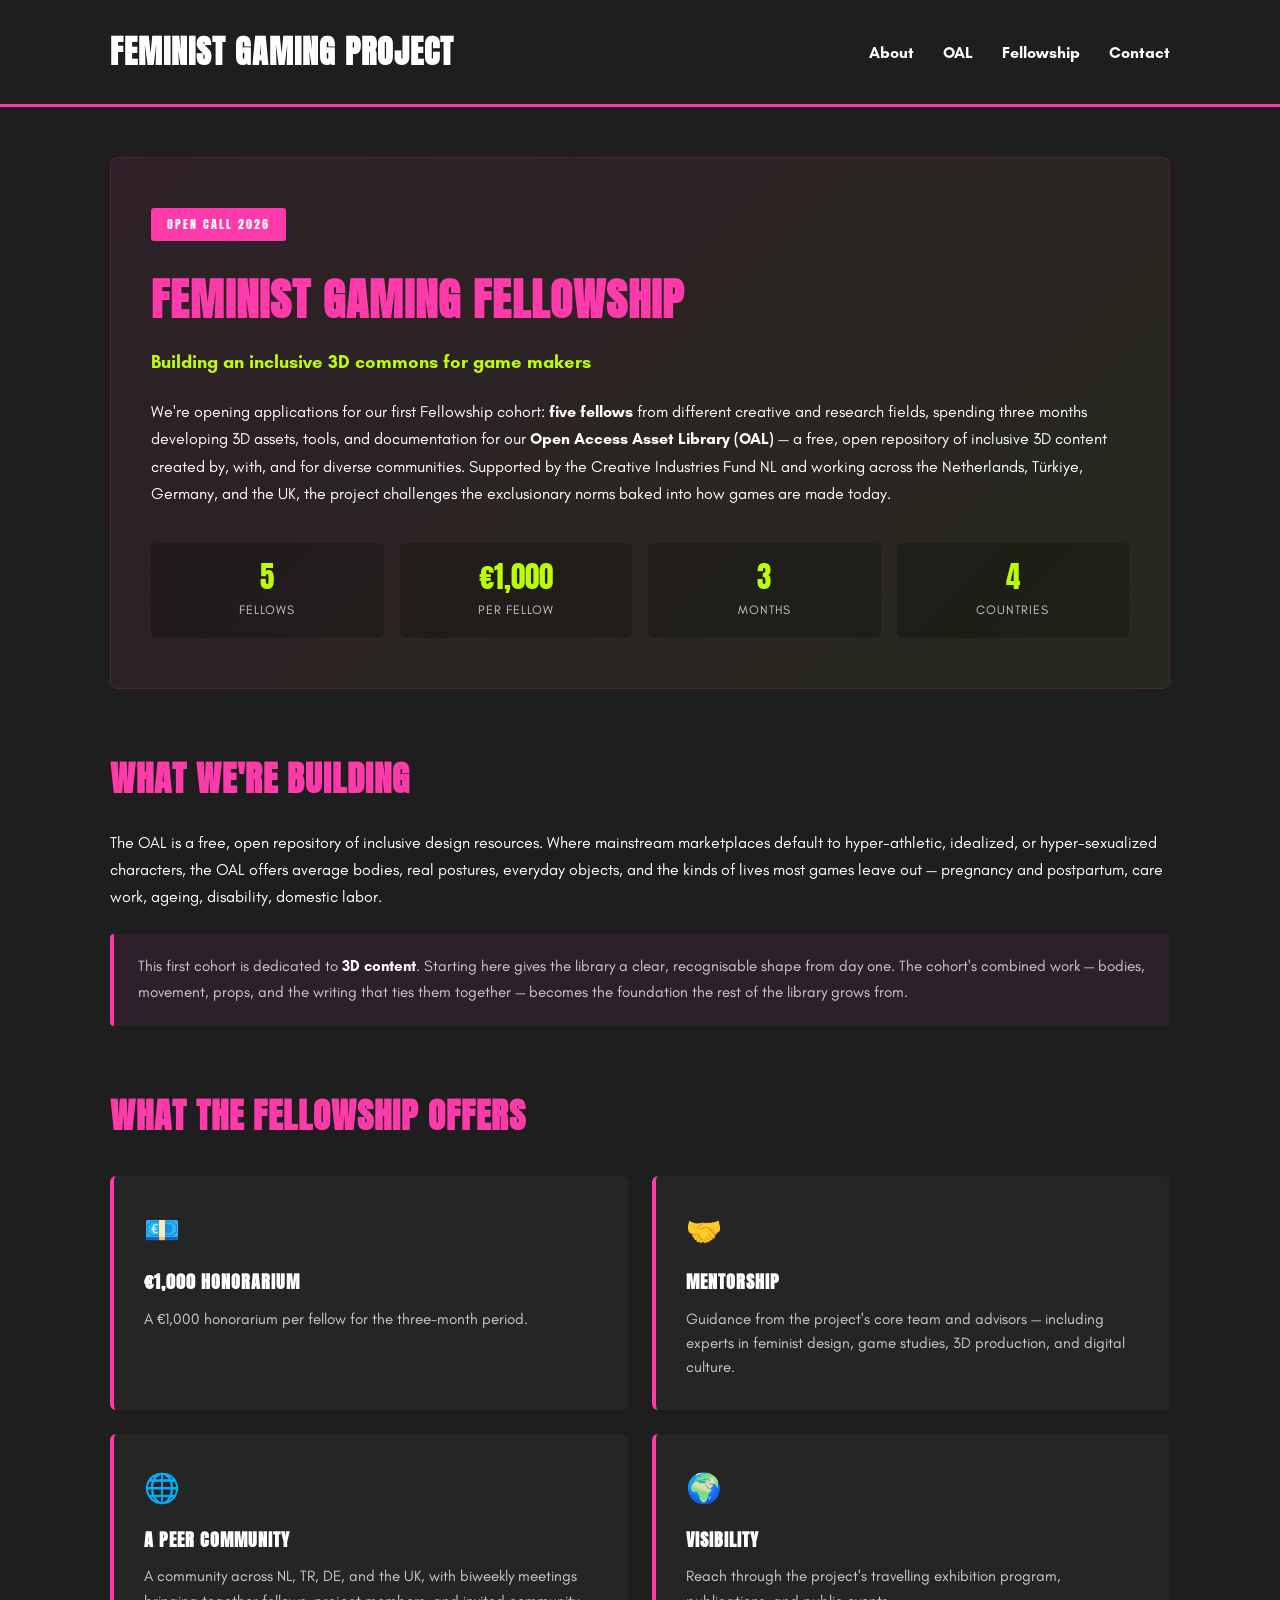
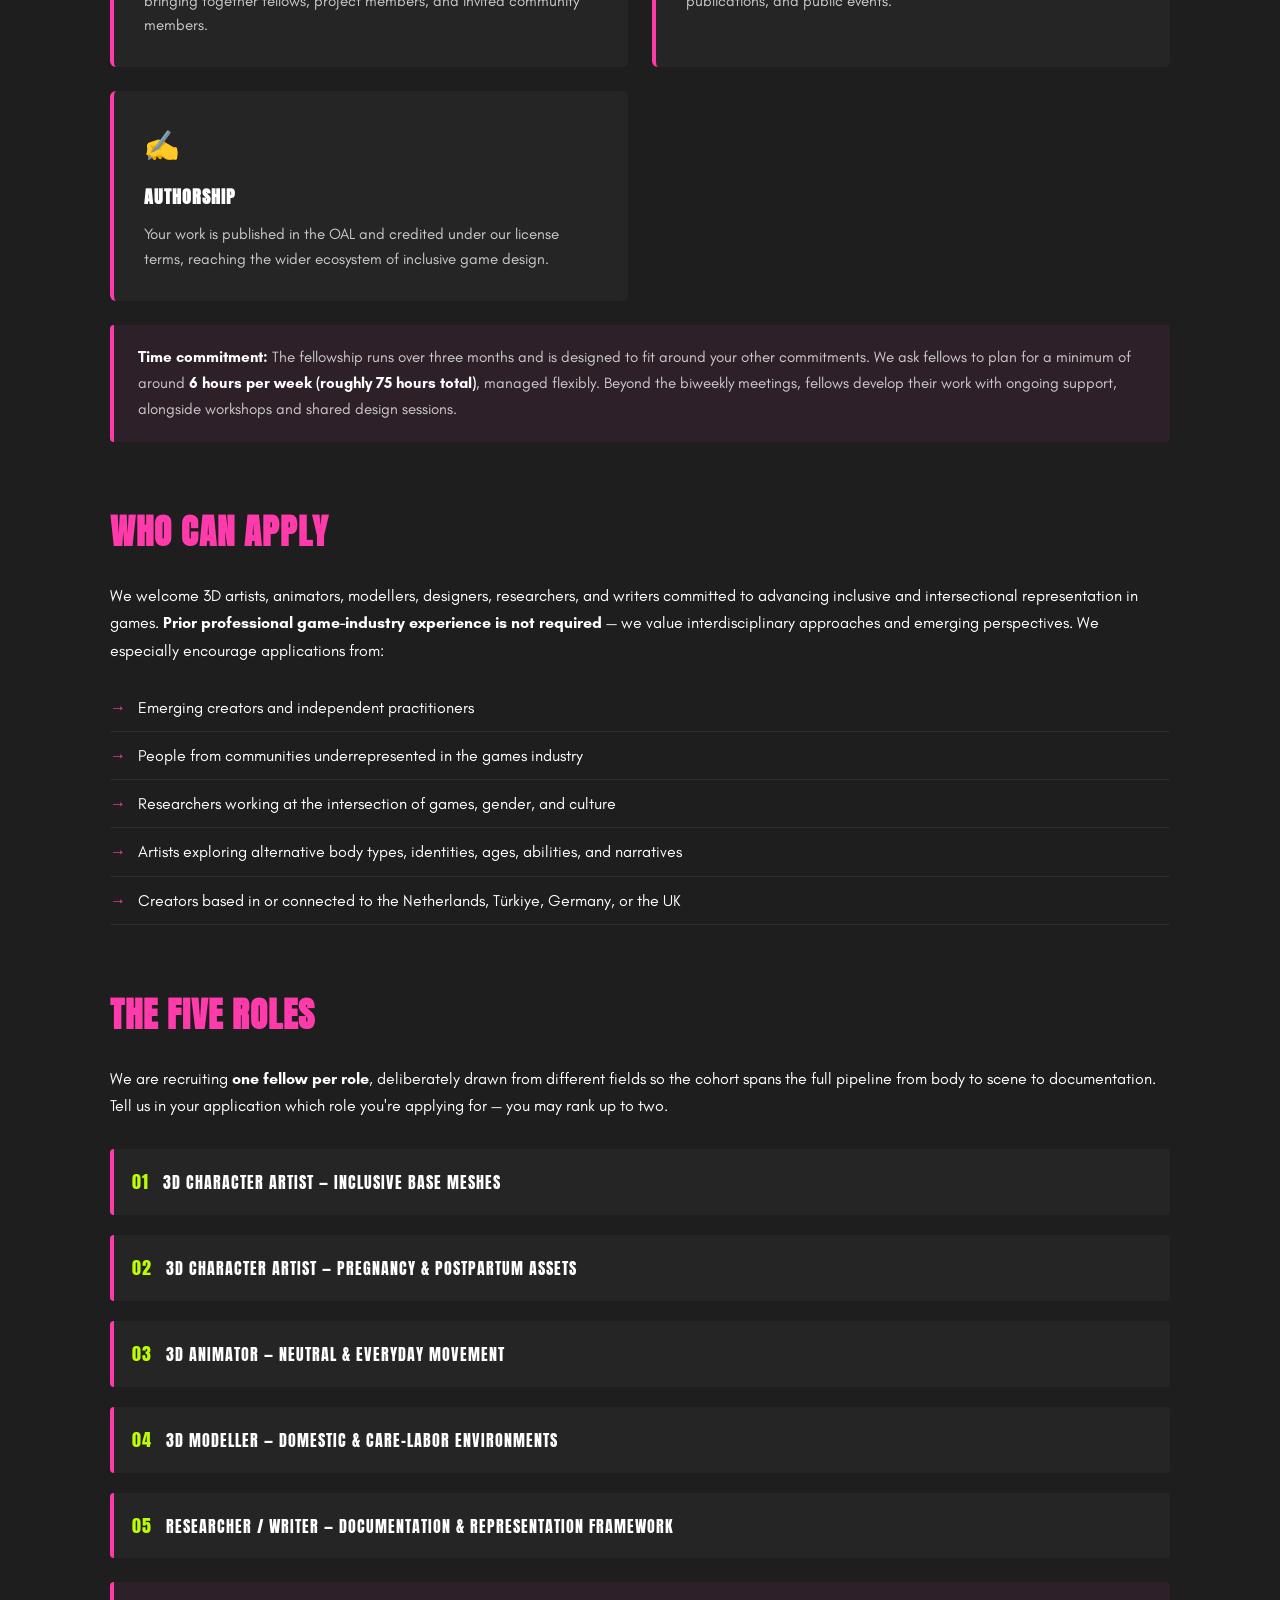
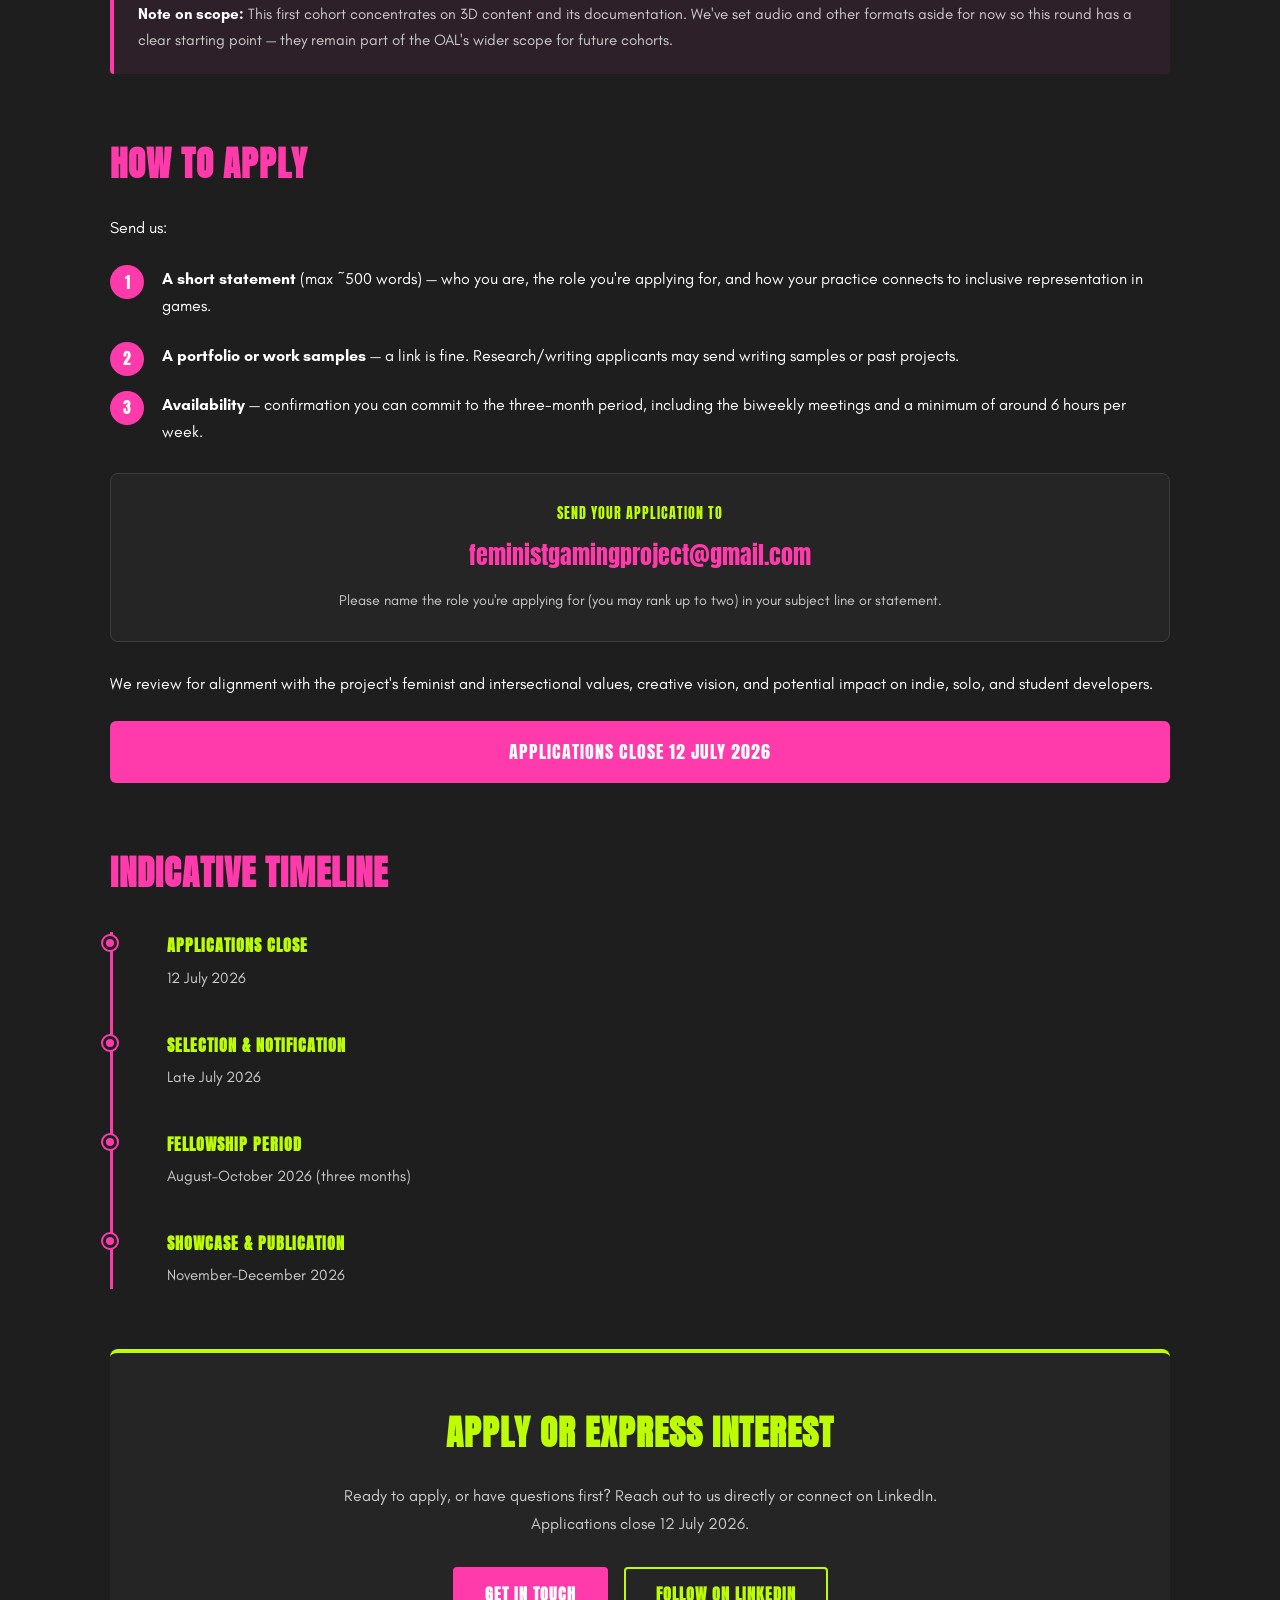
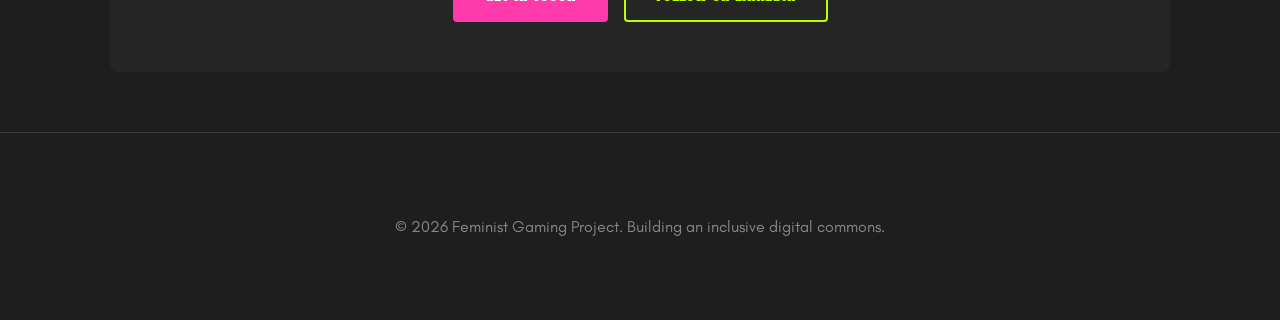
==== fellowship/index.html @ b68a7435 "fellowship page updated" ====
<!DOCTYPE html>
<html lang="en">
<head>
    <meta charset="UTF-8">
    <meta name="viewport" content="width=device-width, initial-scale=1.0">
    <title>Fellowship Open Call 2026 | Feminist Gaming Project</title>
    <meta name="description" content="Open Call 2026: five fellows, three months, €1,000 each, to build an inclusive Open Access Asset Library of 3D content. Applications close 12 July 2026.">
    <link rel="stylesheet" href="../style.css">
</head>
<body>

<header>
    <div class="container header-content">
        <h1>Feminist Gaming Project</h1>
        <nav>
            <a href="../index.html">About</a>
            <a href="../index.html#oal">OAL</a>
            <a href="../fellowship/">Fellowship</a>
            <a href="../contact.html">Contact</a>
        </nav>
    </div>
</header>

<main class="container">

    <!-- Hero Section -->
    <section class="fellowship-hero" id="fellowship">
        <div class="fellowship-hero-badge">Open Call 2026</div>
        <h2>Feminist Gaming Fellowship</h2>
        <p class="fellowship-hero-tagline">Building an inclusive 3D commons for game makers</p>
        <p>We're opening applications for our first Fellowship cohort: <strong>five fellows</strong> from different creative and research fields, spending three months developing 3D assets, tools, and documentation for our <strong>Open Access Asset Library (OAL)</strong> — a free, open repository of inclusive 3D content created by, with, and for diverse communities. Supported by the Creative Industries Fund NL and working across the Netherlands, Türkiye, Germany, and the UK, the project challenges the exclusionary norms baked into how games are made today.</p>
        <div class="fellowship-facts">
            <div class="fellowship-fact"><span class="num">5</span><span class="label">Fellows</span></div>
            <div class="fellowship-fact"><span class="num">€1,000</span><span class="label">Per fellow</span></div>
            <div class="fellowship-fact"><span class="num">3</span><span class="label">Months</span></div>
            <div class="fellowship-fact"><span class="num">4</span><span class="label">Countries</span></div>
        </div>
    </section>

    <!-- What We're Building -->
    <section class="fellowship-section">
        <h2>What We're Building</h2>
        <p>The OAL is a free, open repository of inclusive design resources. Where mainstream marketplaces default to hyper-athletic, idealized, or hyper-sexualized characters, the OAL offers average bodies, real postures, everyday objects, and the kinds of lives most games leave out — pregnancy and postpartum, care work, ageing, disability, domestic labor.</p>
        <div class="fellowship-callout">
            <p>This first cohort is dedicated to <strong>3D content</strong>. Starting here gives the library a clear, recognisable shape from day one. The cohort's combined work — bodies, movement, props, and the writing that ties them together — becomes the foundation the rest of the library grows from.</p>
        </div>
    </section>

    <!-- What the Fellowship Offers -->
    <section class="fellowship-section">
        <h2>What the Fellowship Offers</h2>
        <div class="fellowship-cards">
            <div class="fellowship-card">
                <div class="fellowship-card-icon">💶</div>
                <h3>€1,000 Honorarium</h3>
                <p>A €1,000 honorarium per fellow for the three-month period.</p>
            </div>
            <div class="fellowship-card">
                <div class="fellowship-card-icon">🤝</div>
                <h3>Mentorship</h3>
                <p>Guidance from the project's core team and advisors — including experts in feminist design, game studies, 3D production, and digital culture.</p>
            </div>
            <div class="fellowship-card">
                <div class="fellowship-card-icon">🌐</div>
                <h3>A Peer Community</h3>
                <p>A community across NL, TR, DE, and the UK, with biweekly meetings bringing together fellows, project members, and invited community members.</p>
            </div>
            <div class="fellowship-card">
                <div class="fellowship-card-icon">🌍</div>
                <h3>Visibility</h3>
                <p>Reach through the project's travelling exhibition program, publications, and public events.</p>
            </div>
            <div class="fellowship-card">
                <div class="fellowship-card-icon">✍️</div>
                <h3>Authorship</h3>
                <p>Your work is published in the OAL and credited under our license terms, reaching the wider ecosystem of inclusive game design.</p>
            </div>
        </div>
        <div class="fellowship-callout">
            <p><strong>Time commitment:</strong> The fellowship runs over three months and is designed to fit around your other commitments. We ask fellows to plan for a minimum of around <strong>6 hours per week (roughly 75 hours total)</strong>, managed flexibly. Beyond the biweekly meetings, fellows develop their work with ongoing support, alongside workshops and shared design sessions.</p>
        </div>
    </section>

    <!-- Who Can Apply -->
    <section class="fellowship-section">
        <h2>Who Can Apply</h2>
        <p>We welcome 3D artists, animators, modellers, designers, researchers, and writers committed to advancing inclusive and intersectional representation in games. <strong>Prior professional game-industry experience is not required</strong> — we value interdisciplinary approaches and emerging perspectives. We especially encourage applications from:</p>
        <ul class="fellowship-criteria">
            <li>Emerging creators and independent practitioners</li>
            <li>People from communities underrepresented in the games industry</li>
            <li>Researchers working at the intersection of games, gender, and culture</li>
            <li>Artists exploring alternative body types, identities, ages, abilities, and narratives</li>
            <li>Creators based in or connected to the Netherlands, Türkiye, Germany, or the UK</li>
        </ul>
    </section>

    <!-- The Five Roles -->
    <section class="fellowship-section">
        <h2>The Five Roles</h2>
        <p>We are recruiting <strong>one fellow per role</strong>, deliberately drawn from different fields so the cohort spans the full pipeline from body to scene to documentation. Tell us in your application which role you're applying for — you may rank up to two.</p>
        <div class="fellowship-roles">
            <details class="toggle-item">
                <summary><span class="role-num">01</span> 3D Character Artist — Inclusive base meshes</summary>
                <div class="toggle-content">
                    <p>Create three rigged base meshes representing diverse, average bodies — for example an older figure with realistic posture, a broader/plus-size build, and a slender androgynous frame — with built-in blendshapes for light customization. Where possible, meshes move away from rigid binary gender codes.</p>
                    <p class="role-why"><strong>Why it matters:</strong> Sculpting average bodies from scratch is slow, and default library meshes overwhelmingly skew idealized.</p>
                </div>
            </details>
            <details class="toggle-item">
                <summary><span class="role-num">02</span> 3D Character Artist — Pregnancy &amp; postpartum assets</summary>
                <div class="toggle-content">
                    <p>Develop a collection representing pregnancy and postpartum: blendshapes simulating different trimesters, individually rigged maternity items (nursing bra, belly band, elastic-waist pants, hospital gown), and texture files for realities like stretch marks or C-section scars.</p>
                    <p class="role-why"><strong>Why it matters:</strong> These bodies are almost entirely absent from game avatars, leaving developers who want to tell stories about parenthood with nothing to build on.</p>
                </div>
            </details>
            <details class="toggle-item">
                <summary><span class="role-num">03</span> 3D Animator — Neutral &amp; everyday movement</summary>
                <div class="toggle-content">
                    <p>Produce a core movement pack: neutral, weight-bearing walk, run, and idle cycles, plus 5–10 narrative actions (sitting heavily, sweeping, carrying a heavy box).</p>
                    <p class="role-why"><strong>Why it matters:</strong> Standard stores default "female" rigs to exaggerated catwalk animations with heavy hip sway; this pack gives developers grounded, non-sexualized locomotion instead.</p>
                </div>
            </details>
            <details class="toggle-item">
                <summary><span class="role-num">04</span> 3D Modeller — Domestic &amp; care-labor environments</summary>
                <div class="toggle-content">
                    <p>Build a curated bundle of 15–20 optimized models of domestic and care-labor objects — from larger items like a vacuum cleaner and mobility aids down to a breast pump, pill organizers, and a dish rack — enough for a solo dev to dress a believable, lived-in room.</p>
                </div>
            </details>
            <details class="toggle-item">
                <summary><span class="role-num">05</span> Researcher / Writer — Documentation &amp; representation framework</summary>
                <div class="toggle-content">
                    <p>Anchor the cohort's research identity. Develop the OAL's tagging taxonomy (thematic, functional, style), write the short representation rationale and usage notes accompanying each asset, and document the cohort's process for publication.</p>
                    <p class="role-why"><strong>Why it matters:</strong> This role connects the 3D work to the project's feminist and intersectional values and produces the metadata the library depends on.</p>
                </div>
            </details>
        </div>
        <div class="fellowship-callout">
            <p><strong>Note on scope:</strong> This first cohort concentrates on 3D content and its documentation. We've set audio and other formats aside for now so this round has a clear starting point — they remain part of the OAL's wider scope for future cohorts.</p>
        </div>
    </section>

    <!-- How to Apply -->
    <section class="fellowship-section">
        <h2>How to Apply</h2>
        <p>Send us:</p>
        <ol class="fellowship-steps">
            <li><strong>A short statement</strong> (max ~500 words) — who you are, the role you're applying for, and how your practice connects to inclusive representation in games.</li>
            <li><strong>A portfolio or work samples</strong> — a link is fine. Research/writing applicants may send writing samples or past projects.</li>
            <li><strong>Availability</strong> — confirmation you can commit to the three-month period, including the biweekly meetings and a minimum of around 6 hours per week.</li>
        </ol>
        <div class="fellowship-apply-box">
            <p class="apply-label">Send your application to</p>
            <a class="apply-email" href="mailto:feministgamingproject@gmail.com?subject=Feminist%20Gaming%20Fellowship%20Application%20%E2%80%94%20%5BRole%5D">feministgamingproject@gmail.com</a>
            <p class="apply-hint">Please name the role you're applying for (you may rank up to two) in your subject line or statement.</p>
        </div>
        <p>We review for alignment with the project's feminist and intersectional values, creative vision, and potential impact on indie, solo, and student developers.</p>
        <div class="fellowship-deadline">Applications close 12 July 2026</div>
    </section>

    <!-- Indicative Timeline -->
    <section class="fellowship-section">
        <h2>Indicative Timeline</h2>
        <div class="fellowship-timeline">
            <div class="fellowship-timeline-item">
                <div class="fellowship-timeline-marker"></div>
                <div class="fellowship-timeline-content">
                    <h3>Applications close</h3>
                    <p>12 July 2026</p>
                </div>
            </div>
            <div class="fellowship-timeline-item">
                <div class="fellowship-timeline-marker"></div>
                <div class="fellowship-timeline-content">
                    <h3>Selection &amp; notification</h3>
                    <p>Late July 2026</p>
                </div>
            </div>
            <div class="fellowship-timeline-item">
                <div class="fellowship-timeline-marker"></div>
                <div class="fellowship-timeline-content">
                    <h3>Fellowship period</h3>
                    <p>August–October 2026 (three months)</p>
                </div>
            </div>
            <div class="fellowship-timeline-item">
                <div class="fellowship-timeline-marker"></div>
                <div class="fellowship-timeline-content">
                    <h3>Showcase &amp; publication</h3>
                    <p>November–December 2026</p>
                </div>
            </div>
        </div>
    </section>

    <!-- CTA -->
    <section class="fellowship-cta">
        <h2>Apply or Express Interest</h2>
        <p>Ready to apply, or have questions first? Reach out to us directly or connect on LinkedIn. Applications close 12 July 2026.</p>
        <div class="fellowship-cta-buttons">
            <a href="../contact.html" class="btn-primary">Get in Touch</a>
            <a href="https://www.linkedin.com/company/feministgaming/" target="_blank" class="btn-secondary">Follow on LinkedIn</a>
        </div>
    </section>

</main>

<footer>
    <div class="container">
        <p>&copy; 2026 Feminist Gaming Project. Building an inclusive digital commons.</p>
    </div>
</footer>

</body>
</html>
---- style.css ----
/* Font Setup */
@font-face {
    font-family: 'Anton';
    src: url('fonts/Anton-Regular.ttf') format('truetype');
}

@font-face {
    font-family: 'GlacialIndifference';
    src: url('fonts/GlacialIndifference-Regular.otf') format('opentype');
    font-weight: normal;
}

@font-face {
    font-family: 'GlacialIndifference';
    src: url('fonts/GlacialIndifference-Bold.otf') format('opentype');
    font-weight: bold;
}

:root {
    --magenta: #ff3aaa;      /* Primary Accent */
    --bright-green: #bcfd04; /* Secondary Accent */
    --bg-grey: #1e1e1e;      /* Soft Dark Grey */
    --bg-sidebar: #252525;   /* Sidebar contrast */
    --text-white: #ffffff;
}

* {
    box-sizing: border-box;
    margin: 0;
    padding: 0;
}

body {
    font-family: 'GlacialIndifference', sans-serif;
    background-color: var(--bg-grey);
    color: var(--text-white);
    line-height: 1.7;
}

h1, h2, h3, summary {
    font-family: 'Anton', sans-serif;
    text-transform: uppercase;
    letter-spacing: 1px;
}

h2 {
    color: var(--magenta);
    font-size: 2.2rem;
    margin-bottom: 20px;
}

.container {
    max-width: 1100px;
    margin: 0 auto;
    padding: 0 20px;
}

/* Header */
header {
    background-color: var(--bg-grey);
    border-bottom: 3px solid var(--magenta);
    padding: 25px 0;
    position: sticky;
    top: 0;
    z-index: 1000;
}

.header-content {
    display: flex;
    justify-content: space-between;
    align-items: center;
}

nav a {
    color: var(--text-white);
    text-decoration: none;
    margin-left: 25px;
    font-weight: bold;
}

nav a:hover {
    color: var(--bright-green);
}

/* Logo Banner - FIXED: No more white background */
.logo-banner {
    background-color: var(--bg-grey); 
    padding: 40px 0;
    text-align: center;
    border-bottom: 1px solid #333;
}

.banner-img {
    max-width: 100%;
    height: auto;
}

/* Layout */
.main-layout {
    display: flex;
    gap: 50px;
    margin-top: 50px;
}

.content-area {
    flex: 2;
}

section {
    margin-bottom: 60px;
}

/* News Sidebar */
.news-sidebar {
    flex: 1;
    background: var(--bg-sidebar);
    padding: 25px;
    border-radius: 4px;
    border-top: 5px solid var(--bright-green); /* Using green here as secondary */
    height: fit-content;
}

.news-sidebar h3 {
    color: var(--bright-green);
    margin-bottom: 15px;
}

.news-item {
    margin-bottom: 25px;
    padding-bottom: 15px;
    border-bottom: 1px solid #3d3d3d;
}

.news-item .date {
    font-size: 0.8rem;
    color: var(--bright-green);
    font-weight: bold;
}

/* Toggles */
details.toggle-item {
    background: var(--bg-sidebar);
    margin-top: 20px;
    border-radius: 4px;
}

summary {
    padding: 18px;
    cursor: pointer;
}

summary:hover {
    color: var(--magenta);
}

.toggle-content {
    padding: 20px;
    border-top: 1px solid #3d3d3d;
}

/* Links */
a {
    color: var(--magenta);
    text-decoration: underline;
}

a:hover {
    color: var(--bright-green);
}

footer {
    text-align: center;
    padding: 80px 0;
    border-top: 1px solid #3d3d3d;
    color: #888;
}

/* ─── Fellowship Page ─── */

.fellowship-hero {
    margin-top: 50px;
    margin-bottom: 60px;
    padding: 50px 40px;
    background: linear-gradient(135deg, rgba(255, 58, 170, 0.08), rgba(188, 253, 4, 0.05));
    border: 1px solid rgba(255, 58, 170, 0.15);
    border-radius: 8px;
    position: relative;
}

.fellowship-hero-badge {
    display: inline-block;
    background: var(--magenta);
    color: var(--text-white);
    font-family: 'Anton', sans-serif;
    text-transform: uppercase;
    letter-spacing: 2px;
    font-size: 0.75rem;
    padding: 6px 16px;
    border-radius: 3px;
    margin-bottom: 20px;
}

.fellowship-hero h2 {
    font-size: 2.8rem;
    margin-bottom: 10px;
}

.fellowship-hero-tagline {
    color: var(--bright-green);
    font-weight: bold;
    font-size: 1.15rem;
    margin-bottom: 20px;
}

/* Cards Grid */
.fellowship-cards {
    display: grid;
    grid-template-columns: repeat(2, 1fr);
    gap: 24px;
    margin-top: 30px;
}

.fellowship-card {
    background: var(--bg-sidebar);
    padding: 30px;
    border-radius: 6px;
    border-left: 4px solid var(--magenta);
    transition: transform 0.2s ease, border-color 0.2s ease;
}

.fellowship-card:hover {
    transform: translateY(-3px);
    border-color: var(--bright-green);
}

.fellowship-card-icon {
    font-size: 1.8rem;
    margin-bottom: 12px;
}

.fellowship-card h3 {
    color: var(--text-white);
    margin-bottom: 10px;
    font-size: 1.1rem;
}

.fellowship-card p {
    color: #ccc;
    font-size: 0.95rem;
    line-height: 1.6;
}

/* Sections */
.fellowship-section {
    margin-bottom: 60px;
}

.fellowship-section h2 {
    margin-bottom: 20px;
}

/* Criteria List */
.fellowship-criteria {
    list-style: none;
    margin: 20px 0;
    padding: 0;
}

.fellowship-criteria li {
    padding: 10px 0 10px 28px;
    position: relative;
    border-bottom: 1px solid rgba(61, 61, 61, 0.5);
}

.fellowship-criteria li::before {
    content: '→';
    position: absolute;
    left: 0;
    color: var(--magenta);
    font-weight: bold;
}

.fellowship-note {
    margin-top: 16px;
    color: var(--bright-green);
    font-size: 0.95rem;
    font-style: italic;
}

/* Timeline */
.fellowship-timeline {
    margin-top: 30px;
    padding-left: 24px;
    border-left: 3px solid var(--magenta);
}

.fellowship-timeline-item {
    position: relative;
    padding: 0 0 40px 30px;
}

.fellowship-timeline-item:last-child {
    padding-bottom: 0;
}

.fellowship-timeline-marker {
    position: absolute;
    left: -34px;
    top: 4px;
    width: 14px;
    height: 14px;
    border-radius: 50%;
    background: var(--magenta);
    border: 3px solid var(--bg-grey);
    box-shadow: 0 0 0 2px var(--magenta);
}

.fellowship-timeline-content h3 {
    color: var(--bright-green);
    font-size: 1rem;
    margin-bottom: 6px;
}

.fellowship-timeline-content p {
    color: #ccc;
    font-size: 0.95rem;
}

/* Partners */
.fellowship-partners {
    display: flex;
    flex-wrap: wrap;
    gap: 10px;
    margin-top: 20px;
}

.partner-tag {
    background: var(--bg-sidebar);
    border: 1px solid #3d3d3d;
    padding: 8px 18px;
    border-radius: 4px;
    font-size: 0.9rem;
    font-weight: bold;
    transition: border-color 0.2s ease, color 0.2s ease;
}

.partner-tag:hover {
    border-color: var(--magenta);
    color: var(--magenta);
}

/* CTA */
.fellowship-cta {
    text-align: center;
    padding: 50px 30px;
    margin-bottom: 60px;
    background: var(--bg-sidebar);
    border-radius: 8px;
    border-top: 4px solid var(--bright-green);
}

.fellowship-cta h2 {
    color: var(--bright-green);
}

.fellowship-cta p {
    max-width: 600px;
    margin: 0 auto 30px;
    color: #ccc;
}

.fellowship-cta-buttons {
    display: flex;
    gap: 16px;
    justify-content: center;
    flex-wrap: wrap;
}

.btn-primary {
    display: inline-block;
    background: var(--magenta);
    color: var(--text-white);
    text-decoration: none;
    padding: 14px 32px;
    border-radius: 4px;
    font-weight: bold;
    font-family: 'Anton', sans-serif;
    text-transform: uppercase;
    letter-spacing: 1px;
    transition: background 0.2s ease, transform 0.2s ease;
}

.btn-primary:hover {
    background: #e62e95;
    transform: translateY(-2px);
    color: var(--text-white);
}

.btn-secondary {
    display: inline-block;
    border: 2px solid var(--bright-green);
    color: var(--bright-green);
    text-decoration: none;
    padding: 12px 30px;
    border-radius: 4px;
    font-weight: bold;
    font-family: 'Anton', sans-serif;
    text-transform: uppercase;
    letter-spacing: 1px;
    transition: background 0.2s ease, transform 0.2s ease;
}

.btn-secondary:hover {
    background: rgba(188, 253, 4, 0.1);
    transform: translateY(-2px);
}

/* Key Facts strip */
.fellowship-facts {
    display: flex;
    flex-wrap: wrap;
    gap: 16px;
    margin-top: 36px;
}

.fellowship-fact {
    flex: 1;
    min-width: 130px;
    background: rgba(0, 0, 0, 0.22);
    border-radius: 6px;
    padding: 18px 14px;
    text-align: center;
}

.fellowship-fact .num {
    display: block;
    font-family: 'Anton', sans-serif;
    font-size: 1.8rem;
    color: var(--bright-green);
    line-height: 1.1;
}

.fellowship-fact .label {
    display: block;
    margin-top: 6px;
    font-size: 0.78rem;
    text-transform: uppercase;
    letter-spacing: 1px;
    color: #ccc;
}

/* Callout box */
.fellowship-callout {
    background: rgba(255, 58, 170, 0.07);
    border-left: 4px solid var(--magenta);
    border-radius: 4px;
    padding: 20px 24px;
    margin: 24px 0;
}

.fellowship-callout p {
    color: #ccc;
    font-size: 0.95rem;
    margin: 0;
}

.fellowship-callout strong {
    color: var(--text-white);
}

/* Role toggles */
.fellowship-roles {
    margin-top: 30px;
}

.fellowship-roles details.toggle-item {
    border-left: 4px solid var(--magenta);
}

.fellowship-roles summary {
    display: flex;
    align-items: baseline;
    gap: 14px;
    font-size: 1rem;
}

.role-num {
    font-family: 'Anton', sans-serif;
    color: var(--bright-green);
    font-size: 1.1rem;
}

.role-why {
    margin-top: 14px;
    color: #ccc;
    font-size: 0.92rem;
    font-style: italic;
}

.role-why strong {
    color: var(--bright-green);
    font-style: normal;
}

/* Application steps */
.fellowship-steps {
    list-style: none;
    counter-reset: step;
    margin: 24px 0;
    padding: 0;
}

.fellowship-steps li {
    position: relative;
    counter-increment: step;
    padding: 0 0 22px 52px;
}

.fellowship-steps li:last-child {
    padding-bottom: 0;
}

.fellowship-steps li::before {
    content: counter(step);
    position: absolute;
    left: 0;
    top: 0;
    width: 34px;
    height: 34px;
    background: var(--magenta);
    color: var(--text-white);
    font-family: 'Anton', sans-serif;
    border-radius: 50%;
    display: flex;
    align-items: center;
    justify-content: center;
}

.fellowship-steps strong {
    color: var(--text-white);
}

/* Email application box */
.fellowship-apply-box {
    text-align: center;
    background: var(--bg-sidebar);
    border: 1px solid #3d3d3d;
    border-radius: 8px;
    padding: 28px 24px;
    margin: 28px 0;
}

.fellowship-apply-box .apply-label {
    font-family: 'Anton', sans-serif;
    text-transform: uppercase;
    letter-spacing: 1px;
    color: var(--bright-green);
    font-size: 0.85rem;
    margin-bottom: 10px;
}

.fellowship-apply-box .apply-email {
    font-family: 'Anton', sans-serif;
    font-size: 1.5rem;
    color: var(--magenta);
    text-decoration: none;
    word-break: break-word;
}

.fellowship-apply-box .apply-email:hover {
    color: var(--bright-green);
}

.fellowship-apply-box .apply-hint {
    margin-top: 12px;
    color: #ccc;
    font-size: 0.9rem;
}

/* Deadline highlight */
.fellowship-deadline {
    margin-top: 24px;
    text-align: center;
    background: var(--magenta);
    color: var(--text-white);
    padding: 16px;
    border-radius: 6px;
    font-family: 'Anton', sans-serif;
    text-transform: uppercase;
    letter-spacing: 1px;
    font-size: 1.1rem;
}

/* Responsive */
@media (max-width: 768px) {
    .fellowship-cards {
        grid-template-columns: 1fr;
    }

    .fellowship-fact {
        min-width: 45%;
    }

    .fellowship-hero h2 {
        font-size: 2rem;
    }

    .fellowship-hero {
        padding: 30px 20px;
    }

    .fellowship-cta-buttons {
        flex-direction: column;
        align-items: center;
    }
}
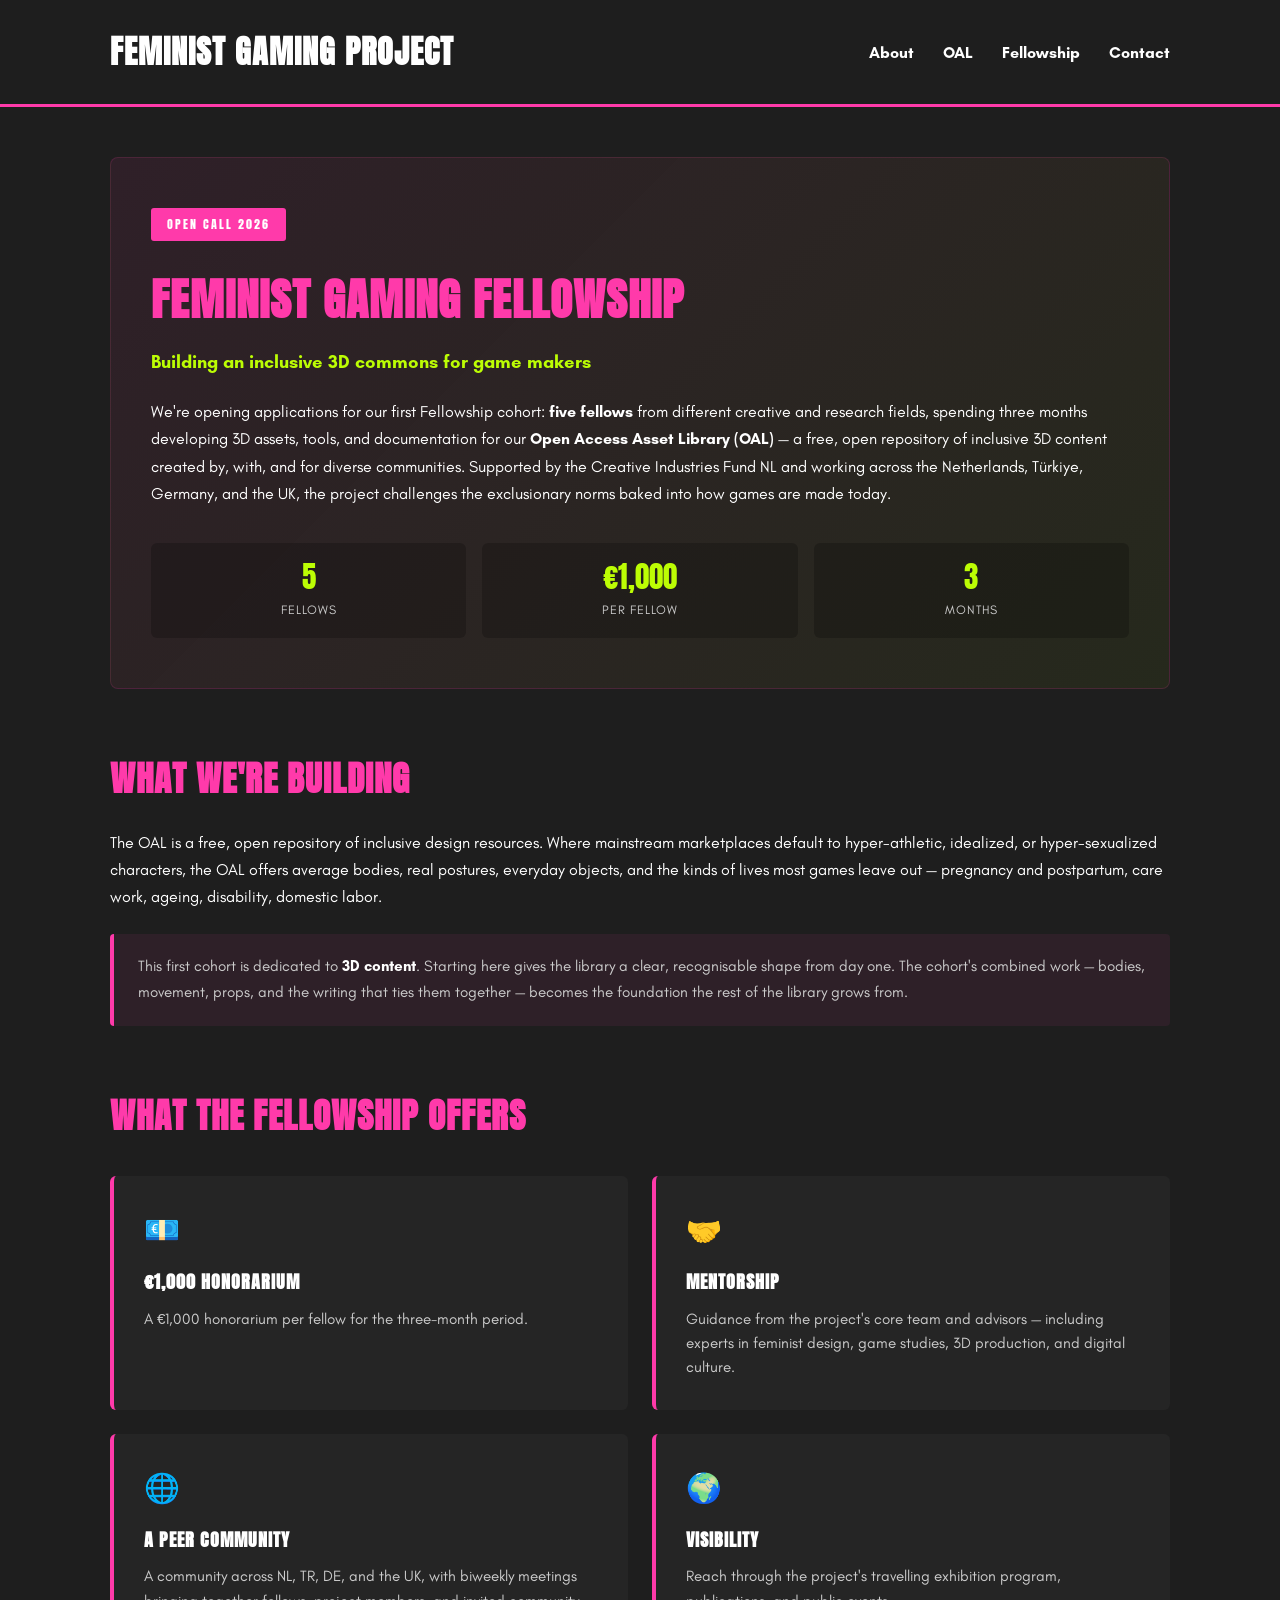
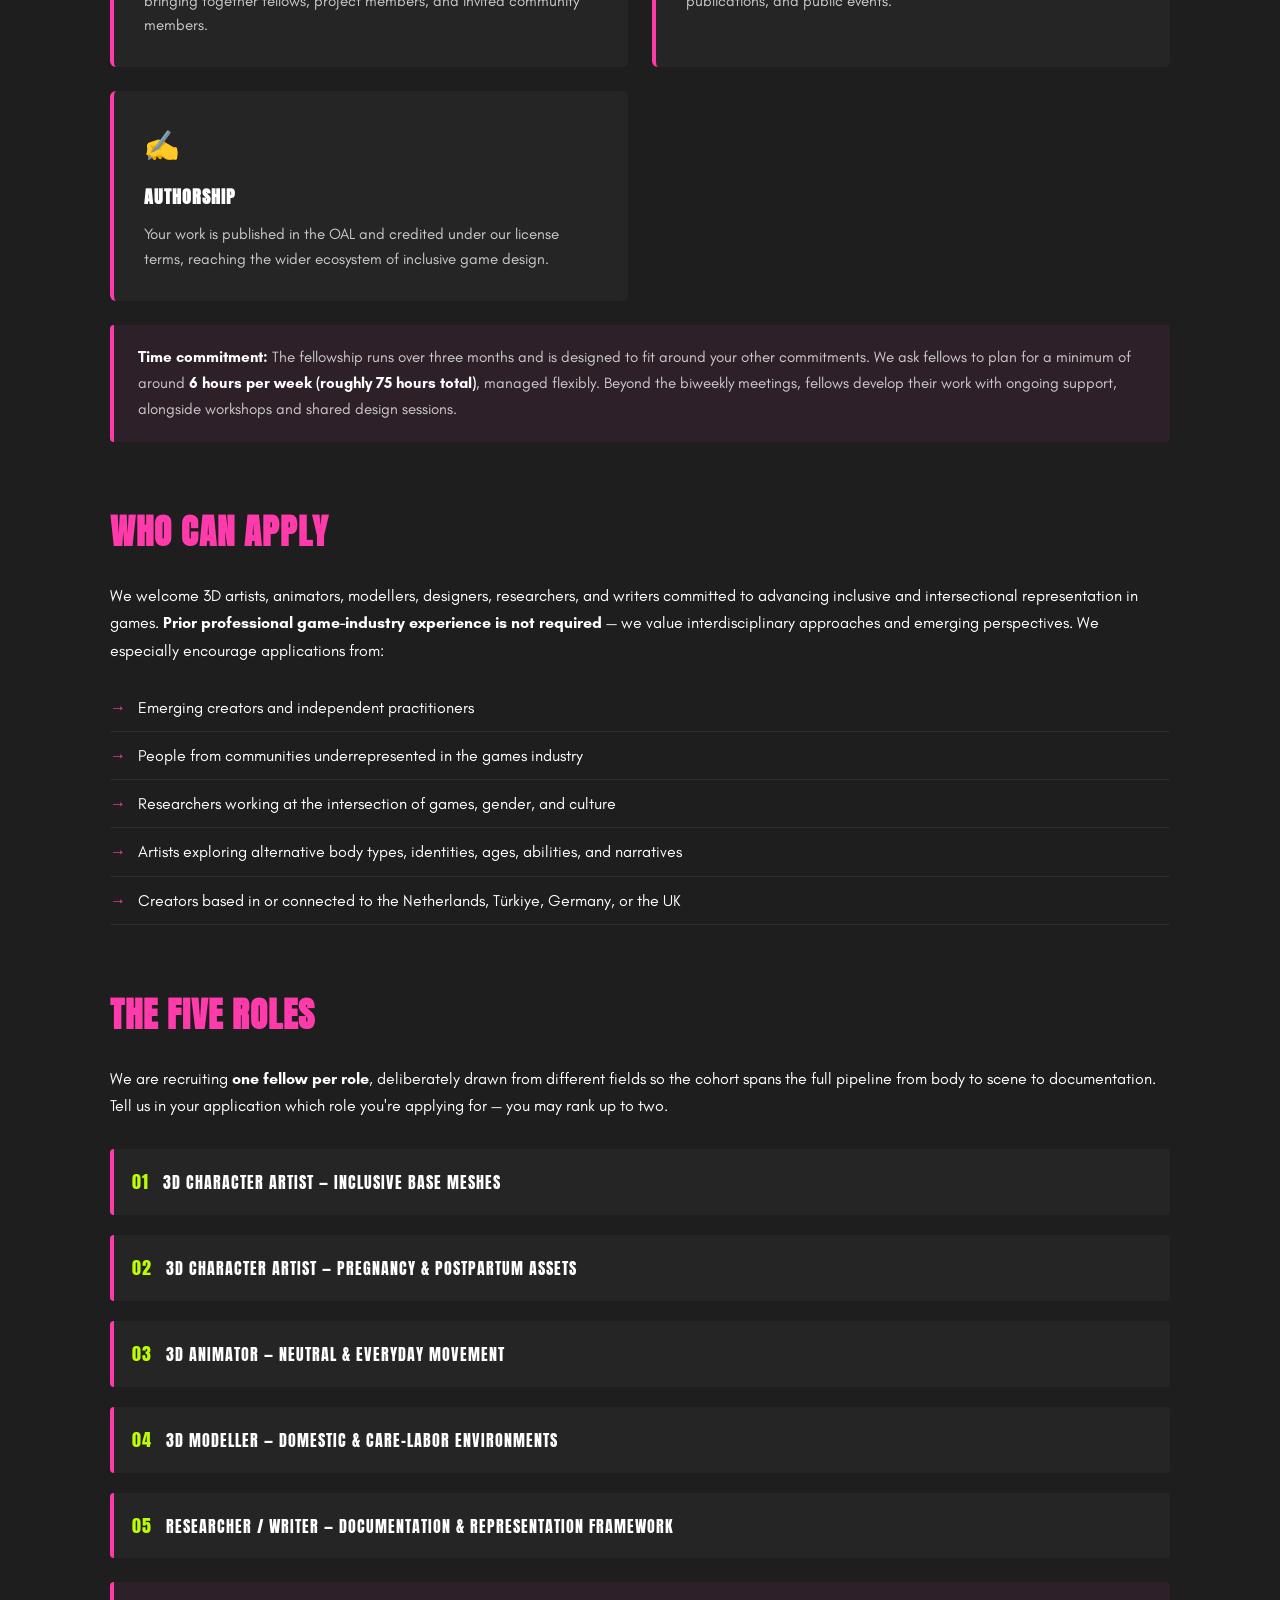
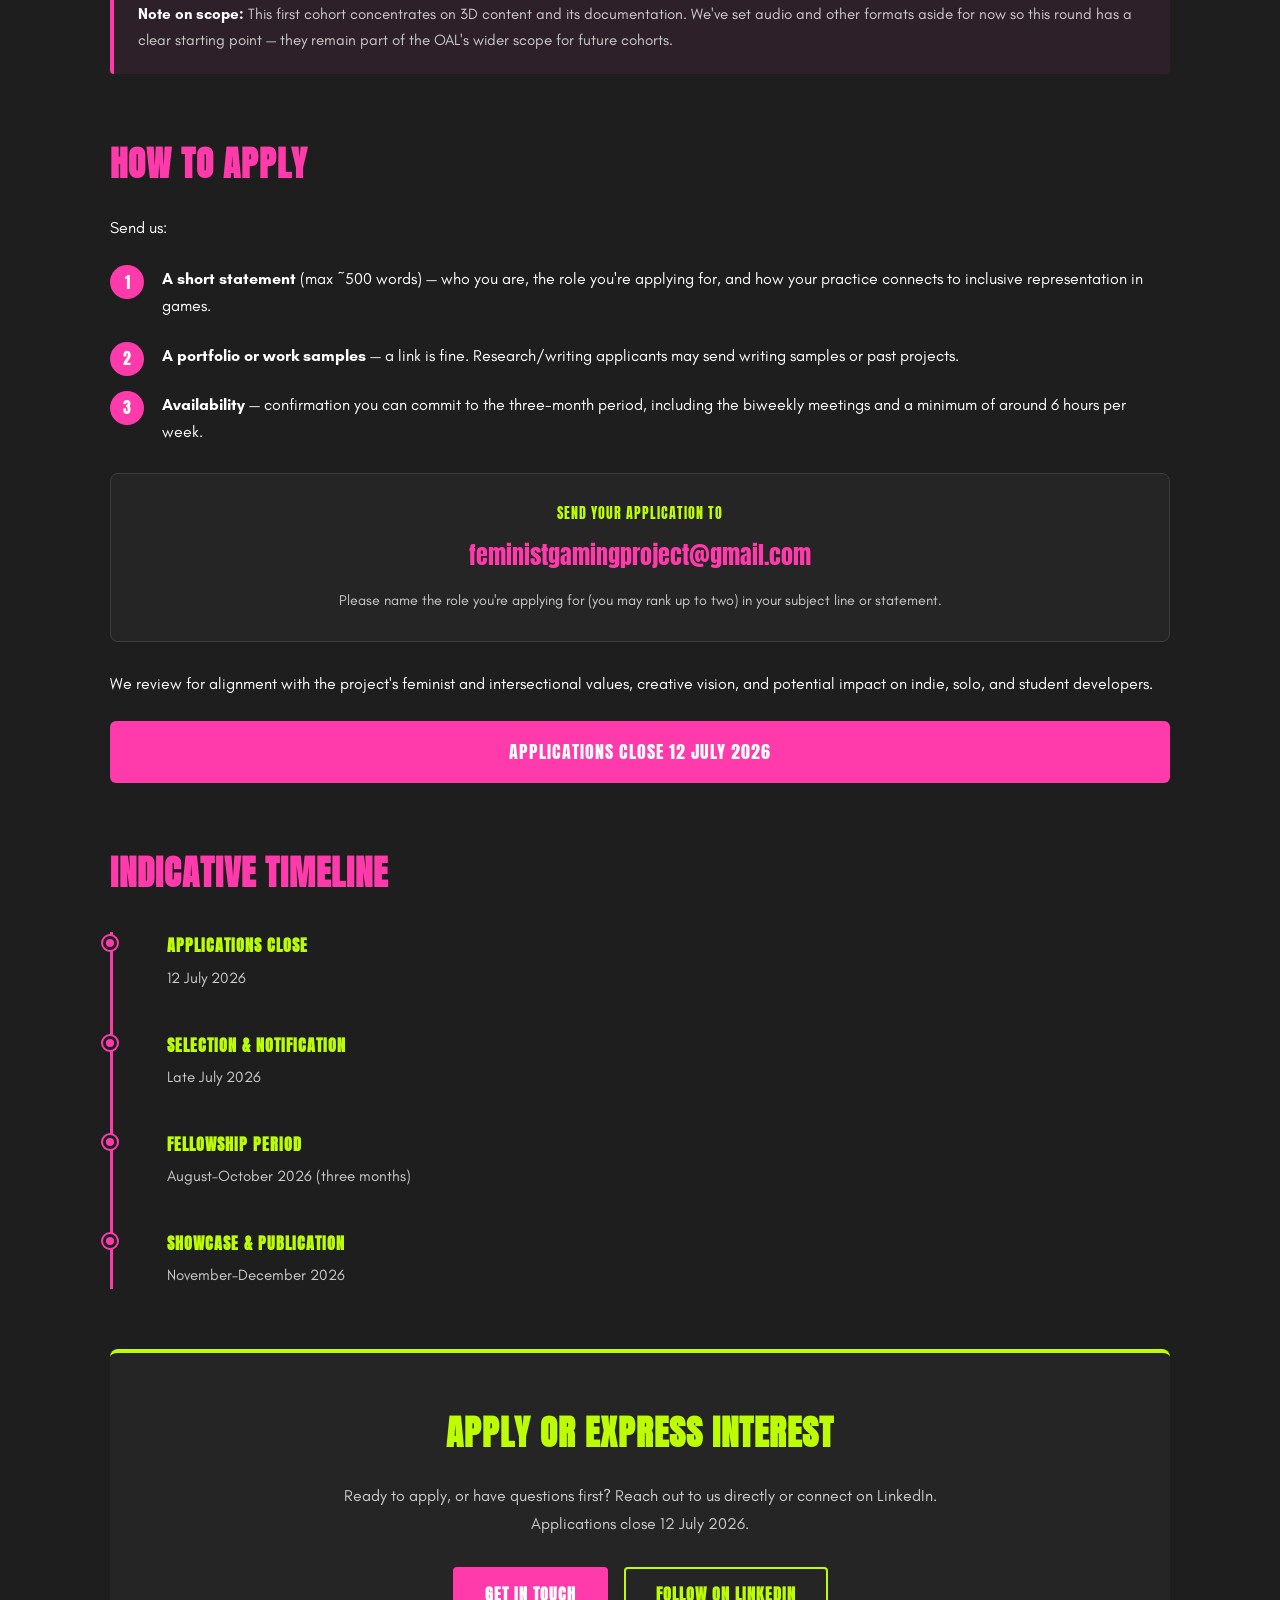
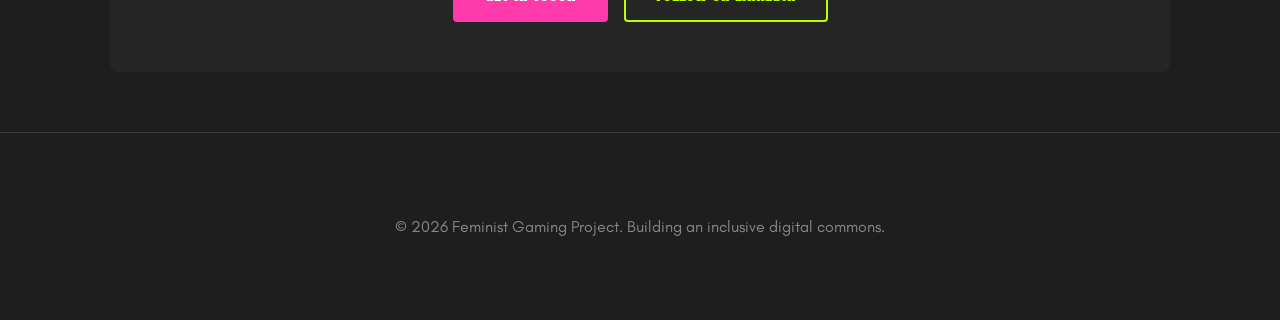
==== commit d90806b4: "fellowship mini update" ====
--- a/fellowship/index.html
+++ b/fellowship/index.html
@@ -33,7 +33,6 @@
             <div class="fellowship-fact"><span class="num">5</span><span class="label">Fellows</span></div>
             <div class="fellowship-fact"><span class="num">€1,000</span><span class="label">Per fellow</span></div>
             <div class="fellowship-fact"><span class="num">3</span><span class="label">Months</span></div>
-            <div class="fellowship-fact"><span class="num">4</span><span class="label">Countries</span></div>
         </div>
     </section>
 
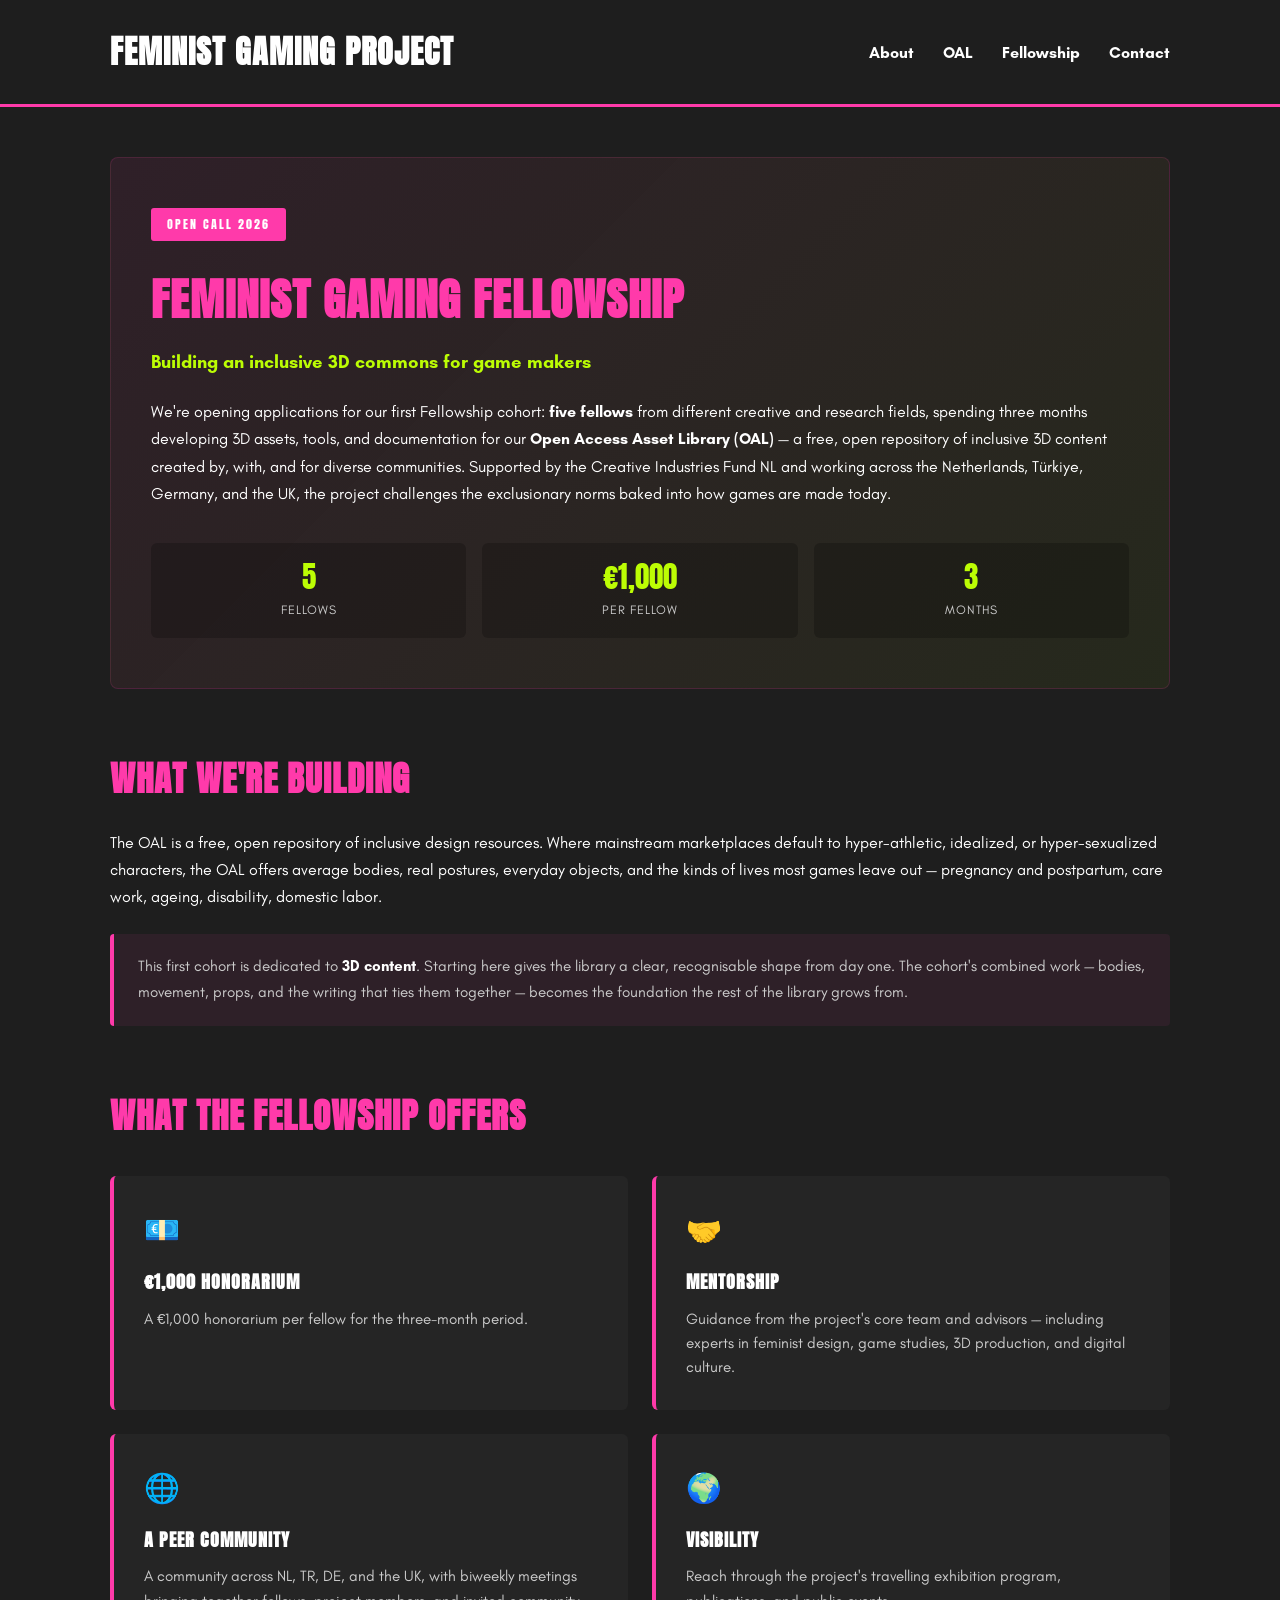
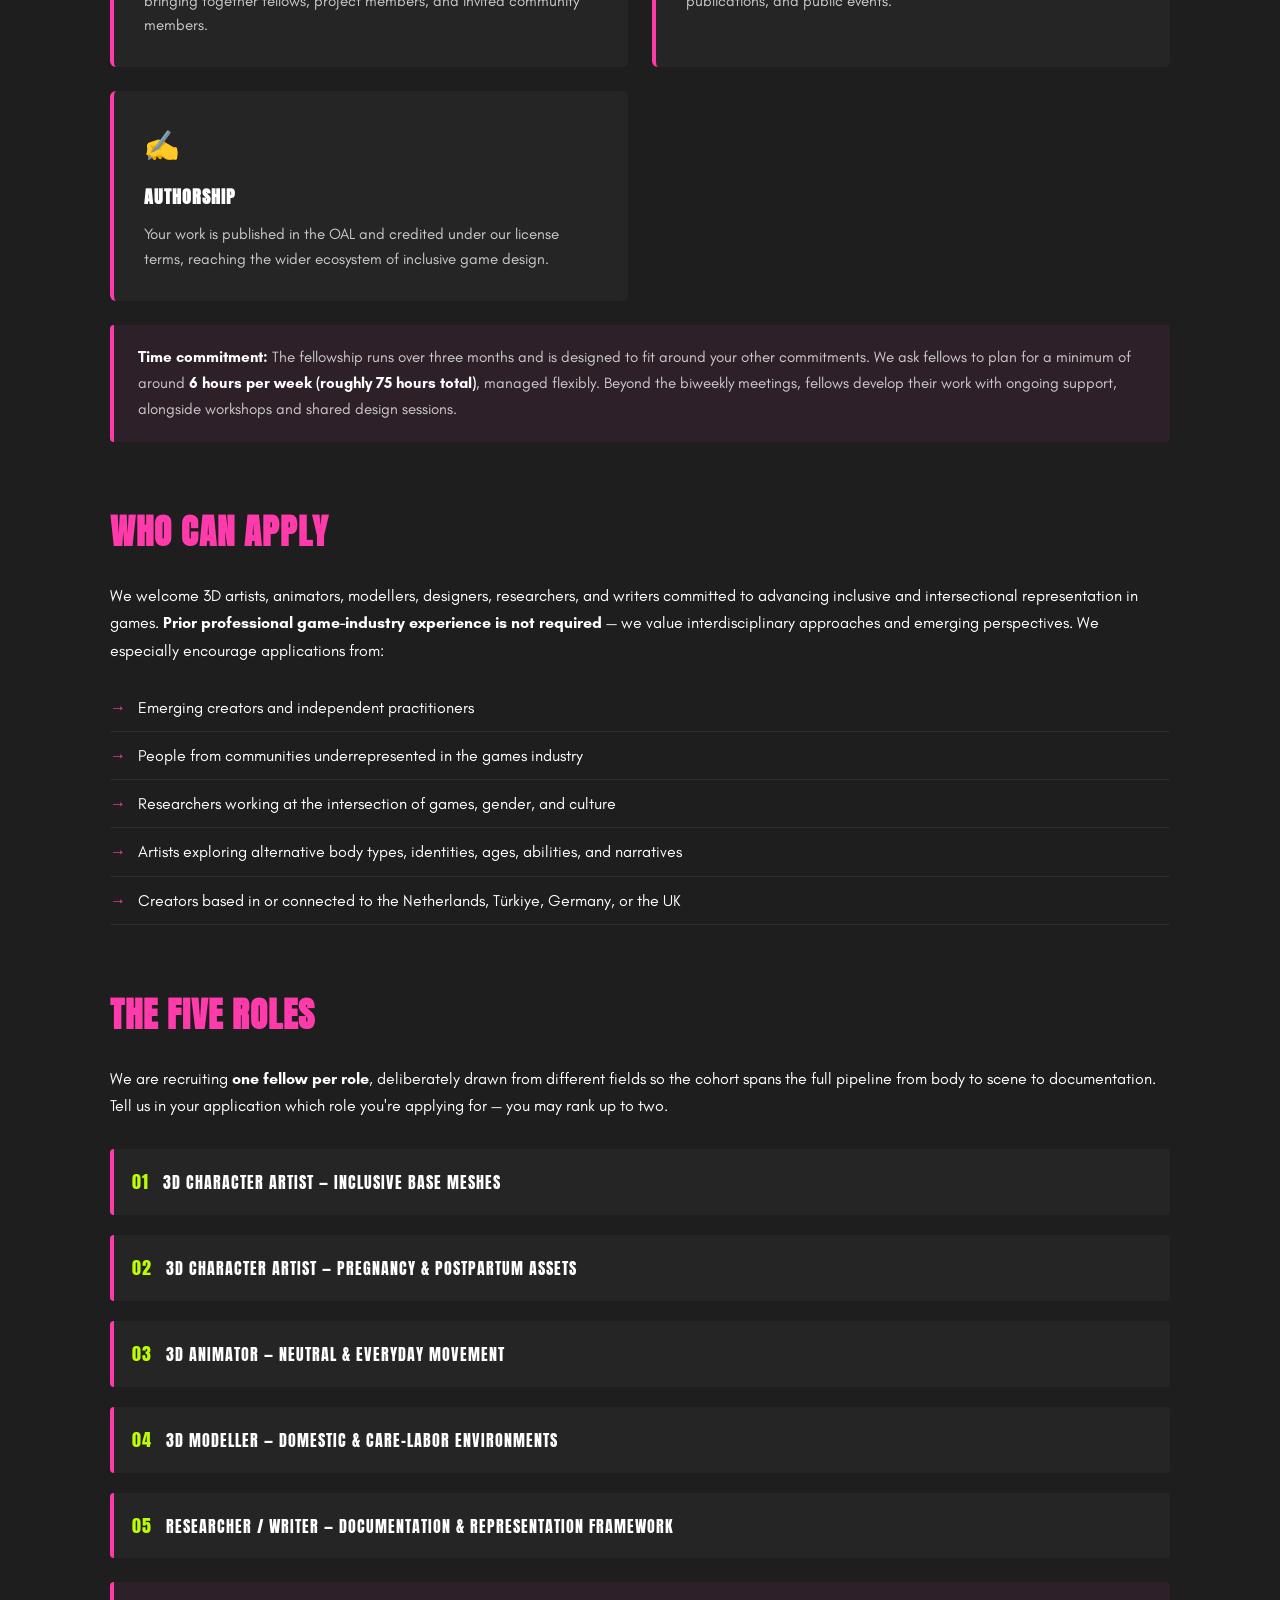
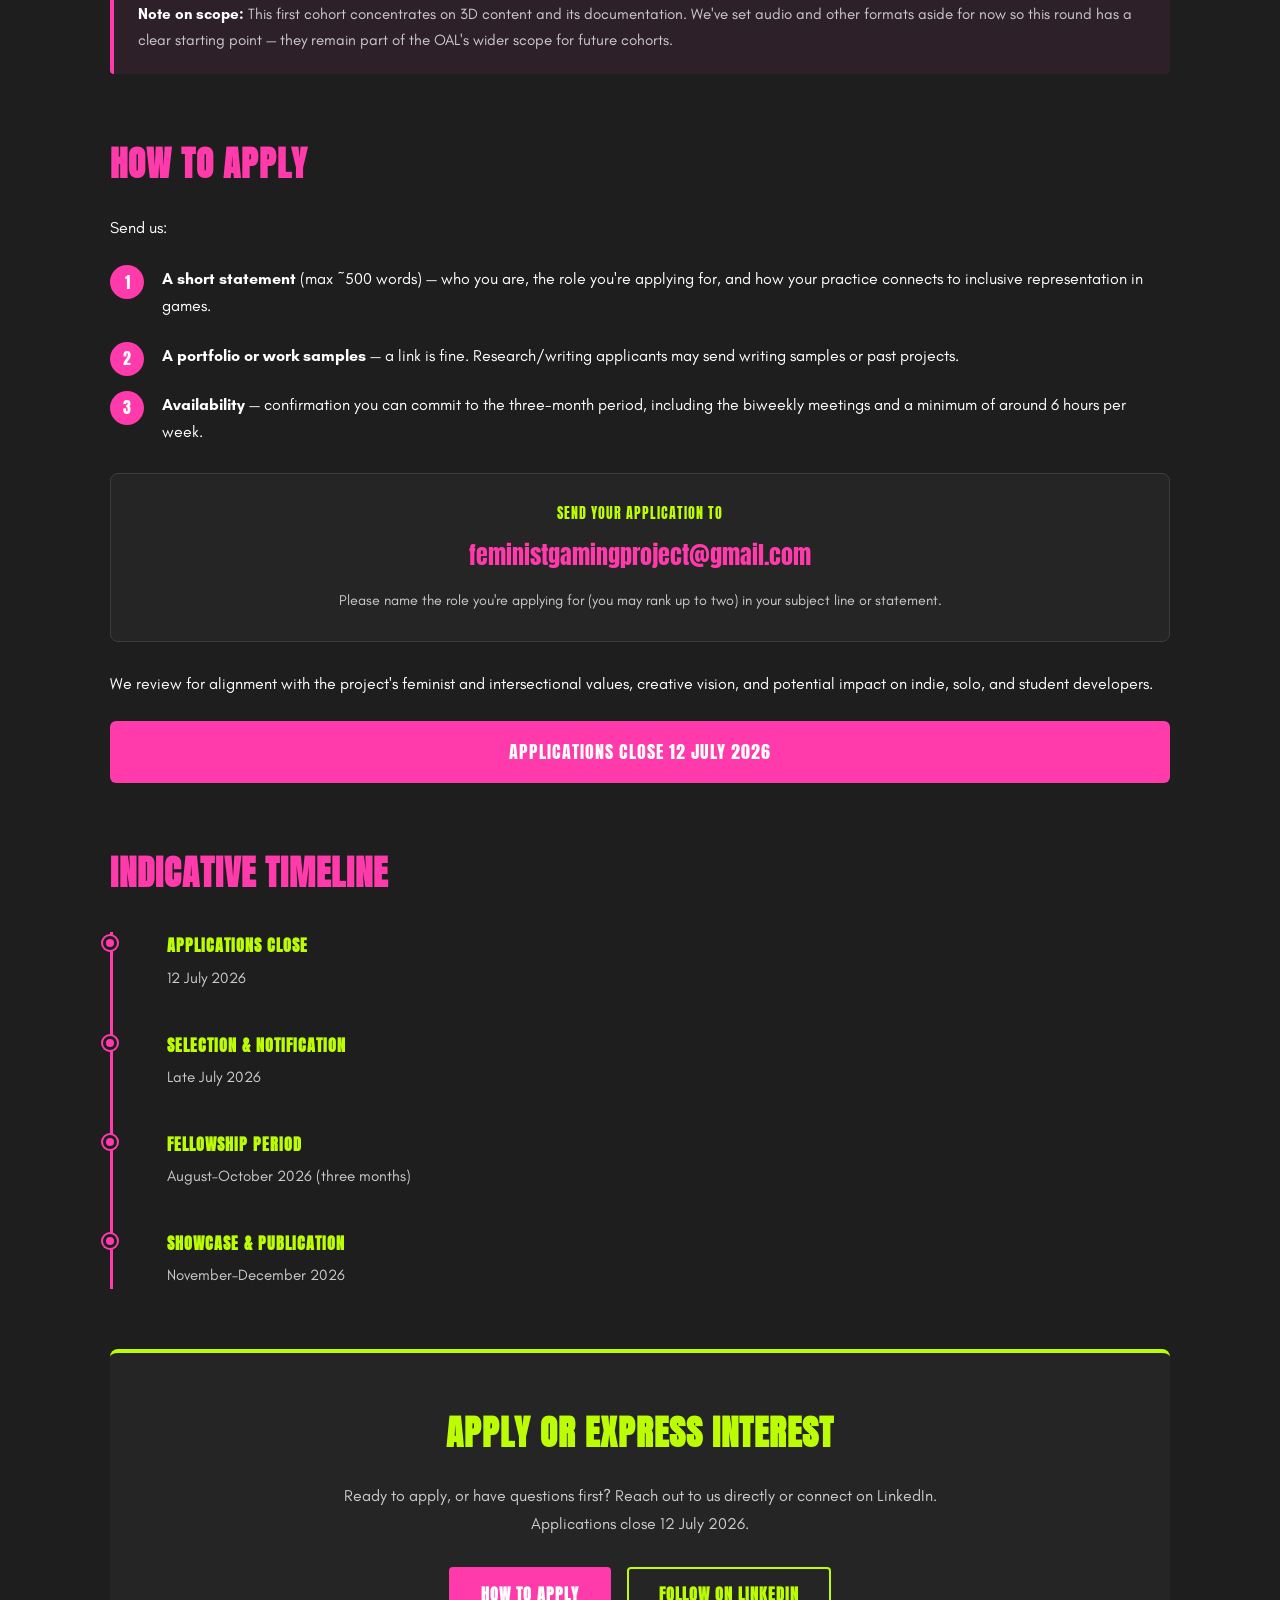
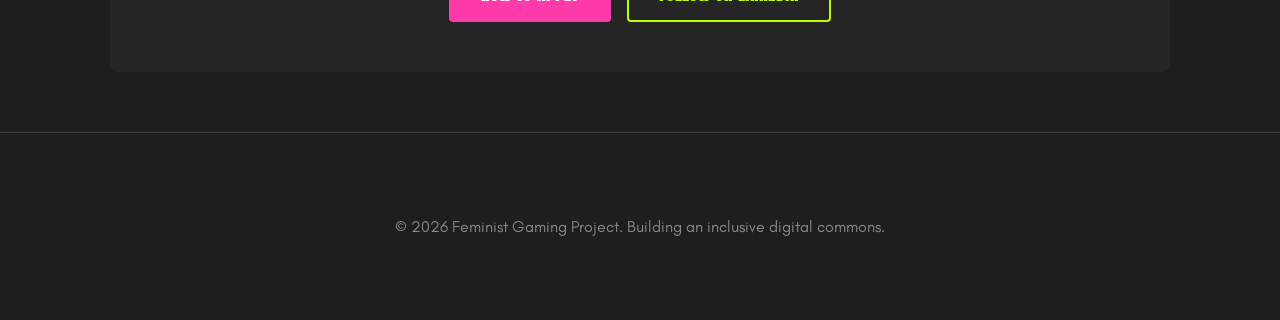
==== commit 87c1b788: "fellowship update apply button" ====
--- a/fellowship/index.html
+++ b/fellowship/index.html
@@ -14,7 +14,7 @@
         <h1>Feminist Gaming Project</h1>
         <nav>
             <a href="../index.html">About</a>
-            <a href="../index.html#oal">OAL</a>
+            <a href="../OAL/">OAL</a>
             <a href="../fellowship/">Fellowship</a>
             <a href="../contact.html">Contact</a>
         </nav>
@@ -139,7 +139,7 @@
     </section>
 
     <!-- How to Apply -->
-    <section class="fellowship-section">
+    <section class="fellowship-section" id="apply">
         <h2>How to Apply</h2>
         <p>Send us:</p>
         <ol class="fellowship-steps">
@@ -196,7 +196,7 @@
         <h2>Apply or Express Interest</h2>
         <p>Ready to apply, or have questions first? Reach out to us directly or connect on LinkedIn. Applications close 12 July 2026.</p>
         <div class="fellowship-cta-buttons">
-            <a href="../contact.html" class="btn-primary">Get in Touch</a>
+            <a href="#apply" class="btn-primary">How to Apply</a>
             <a href="https://www.linkedin.com/company/feministgaming/" target="_blank" class="btn-secondary">Follow on LinkedIn</a>
         </div>
     </section>
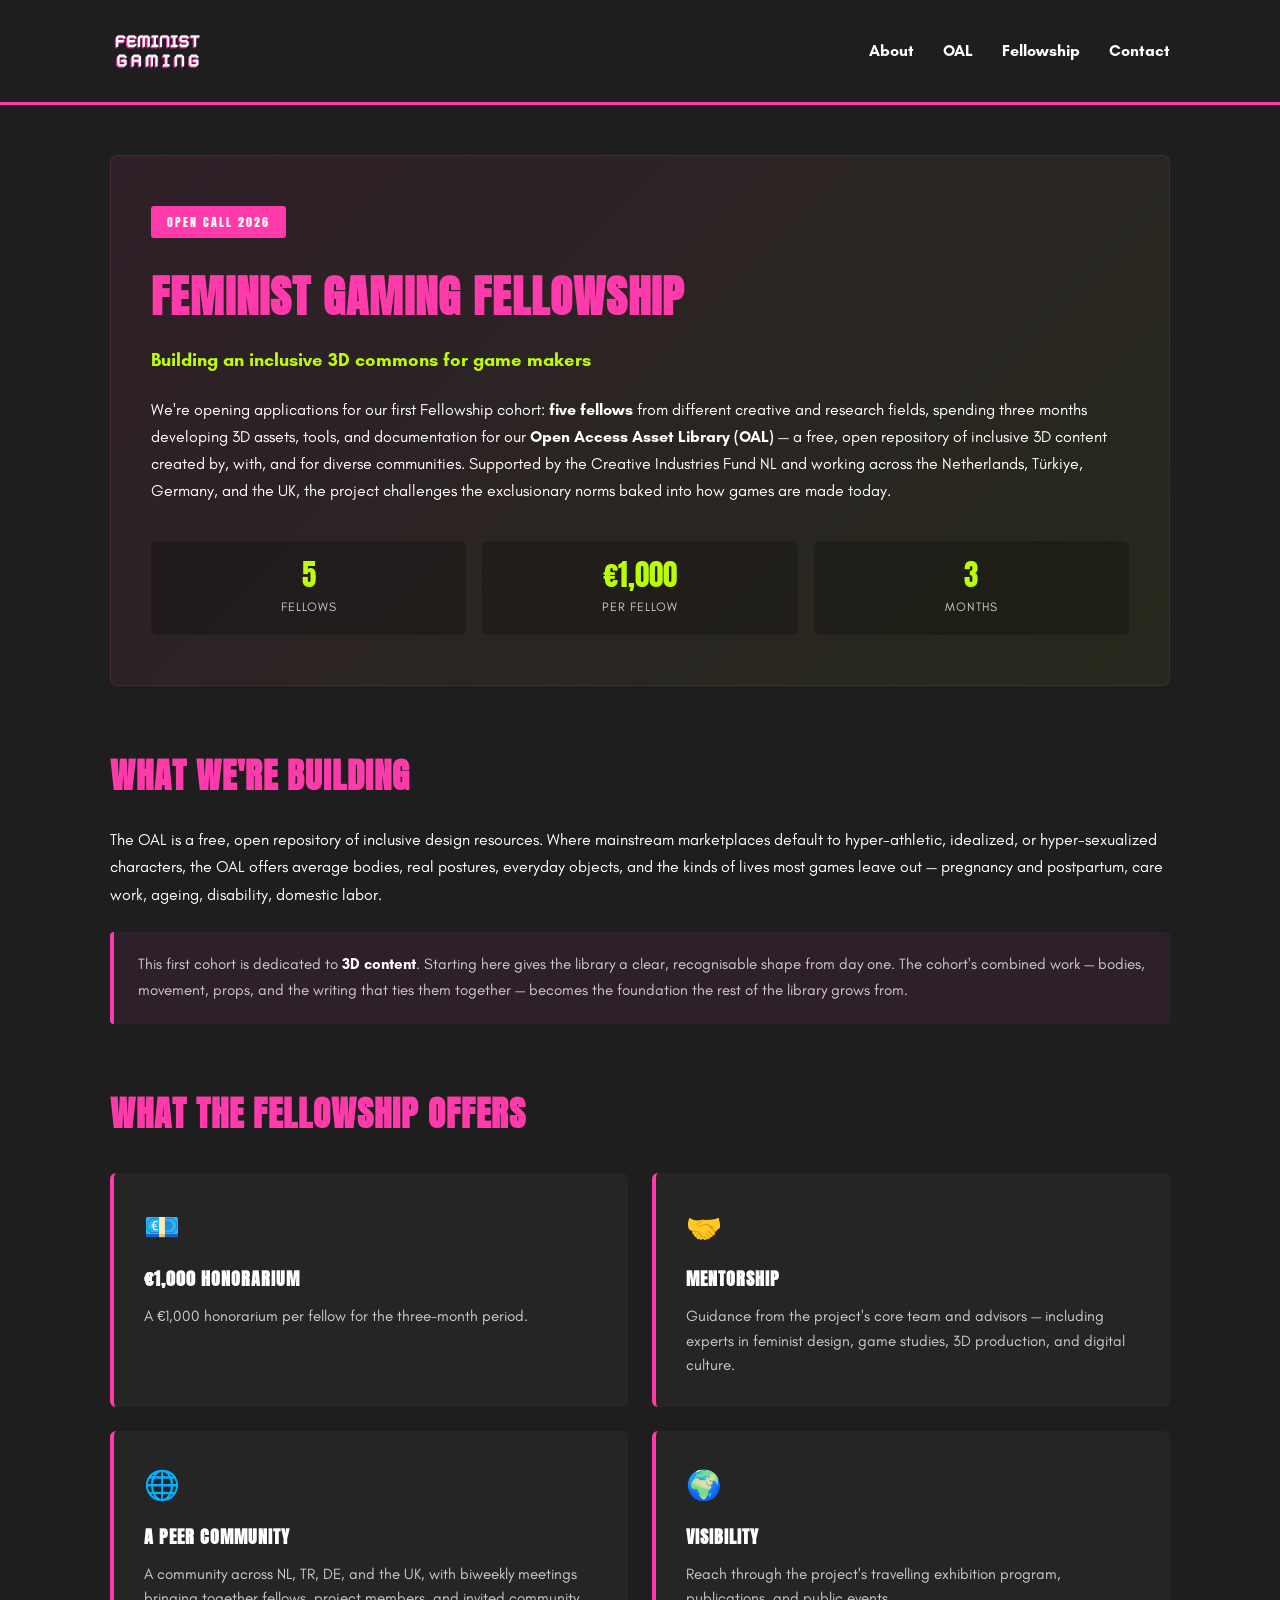
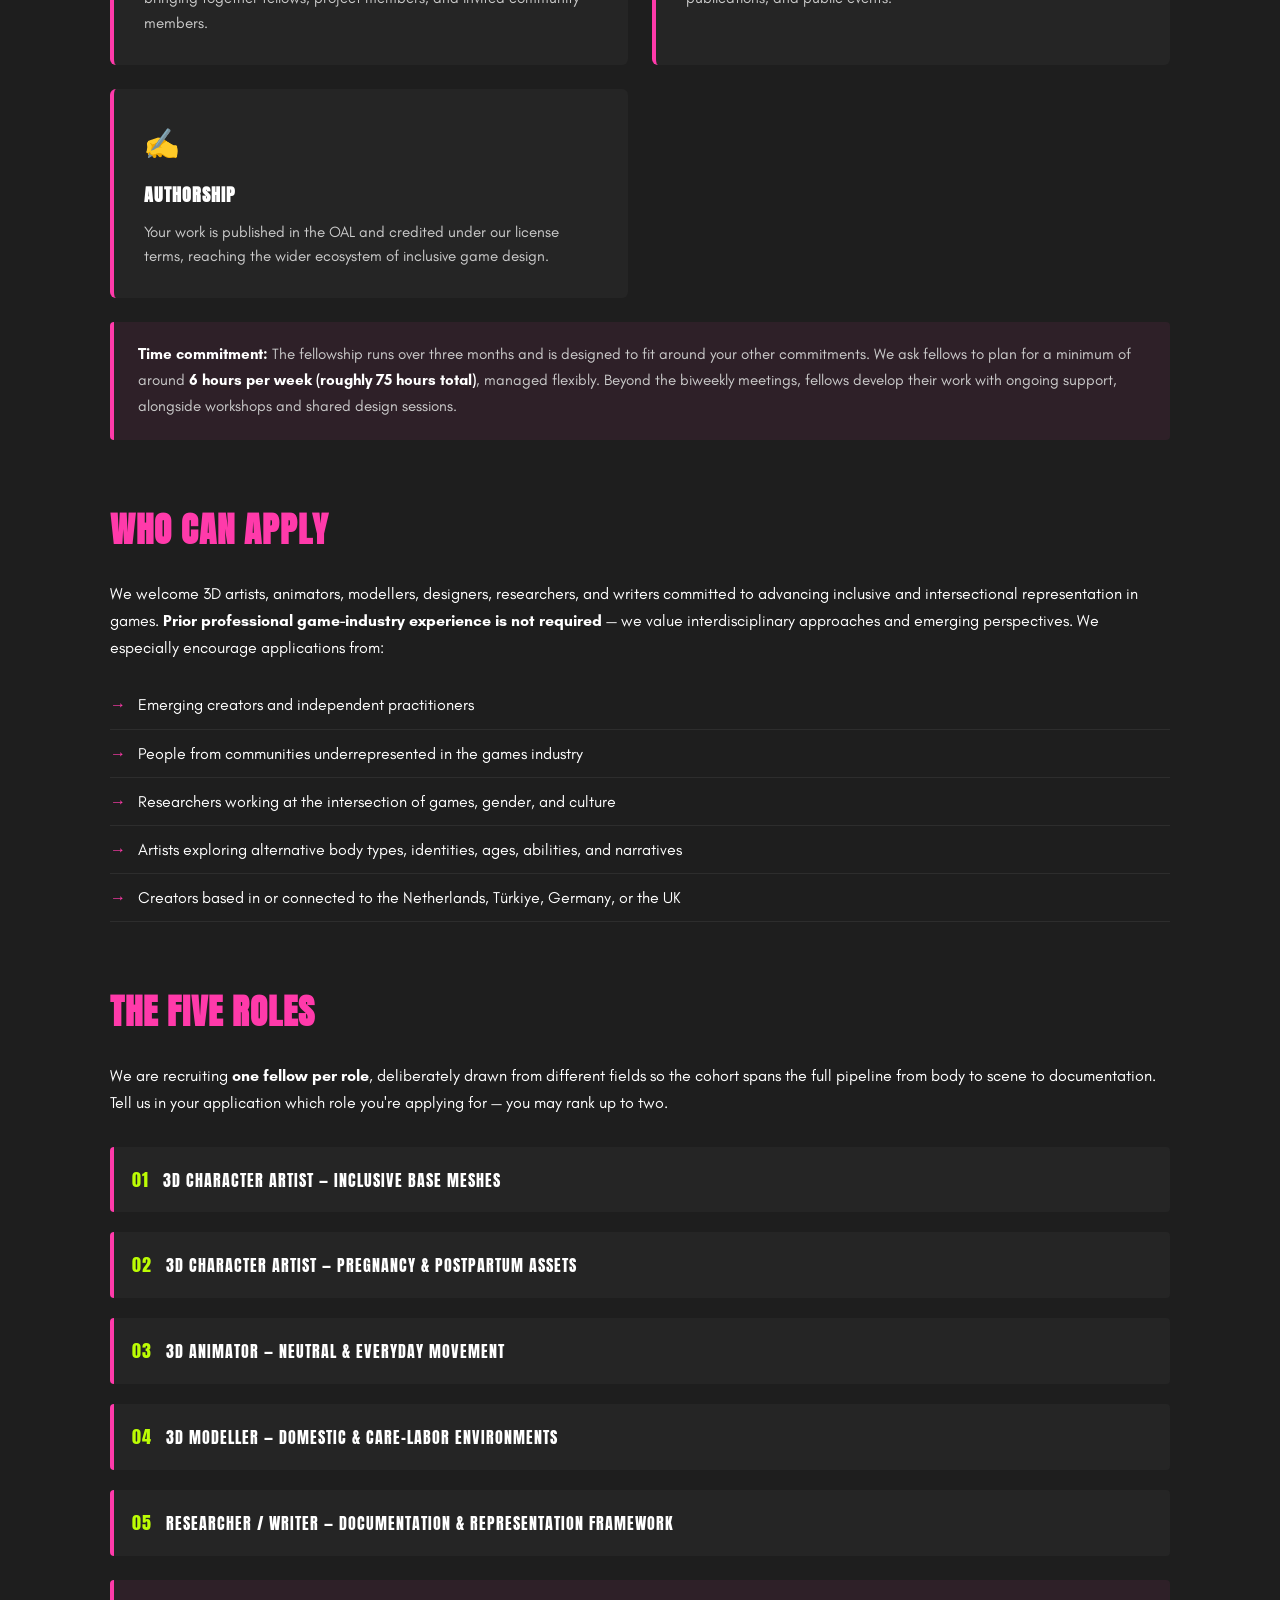
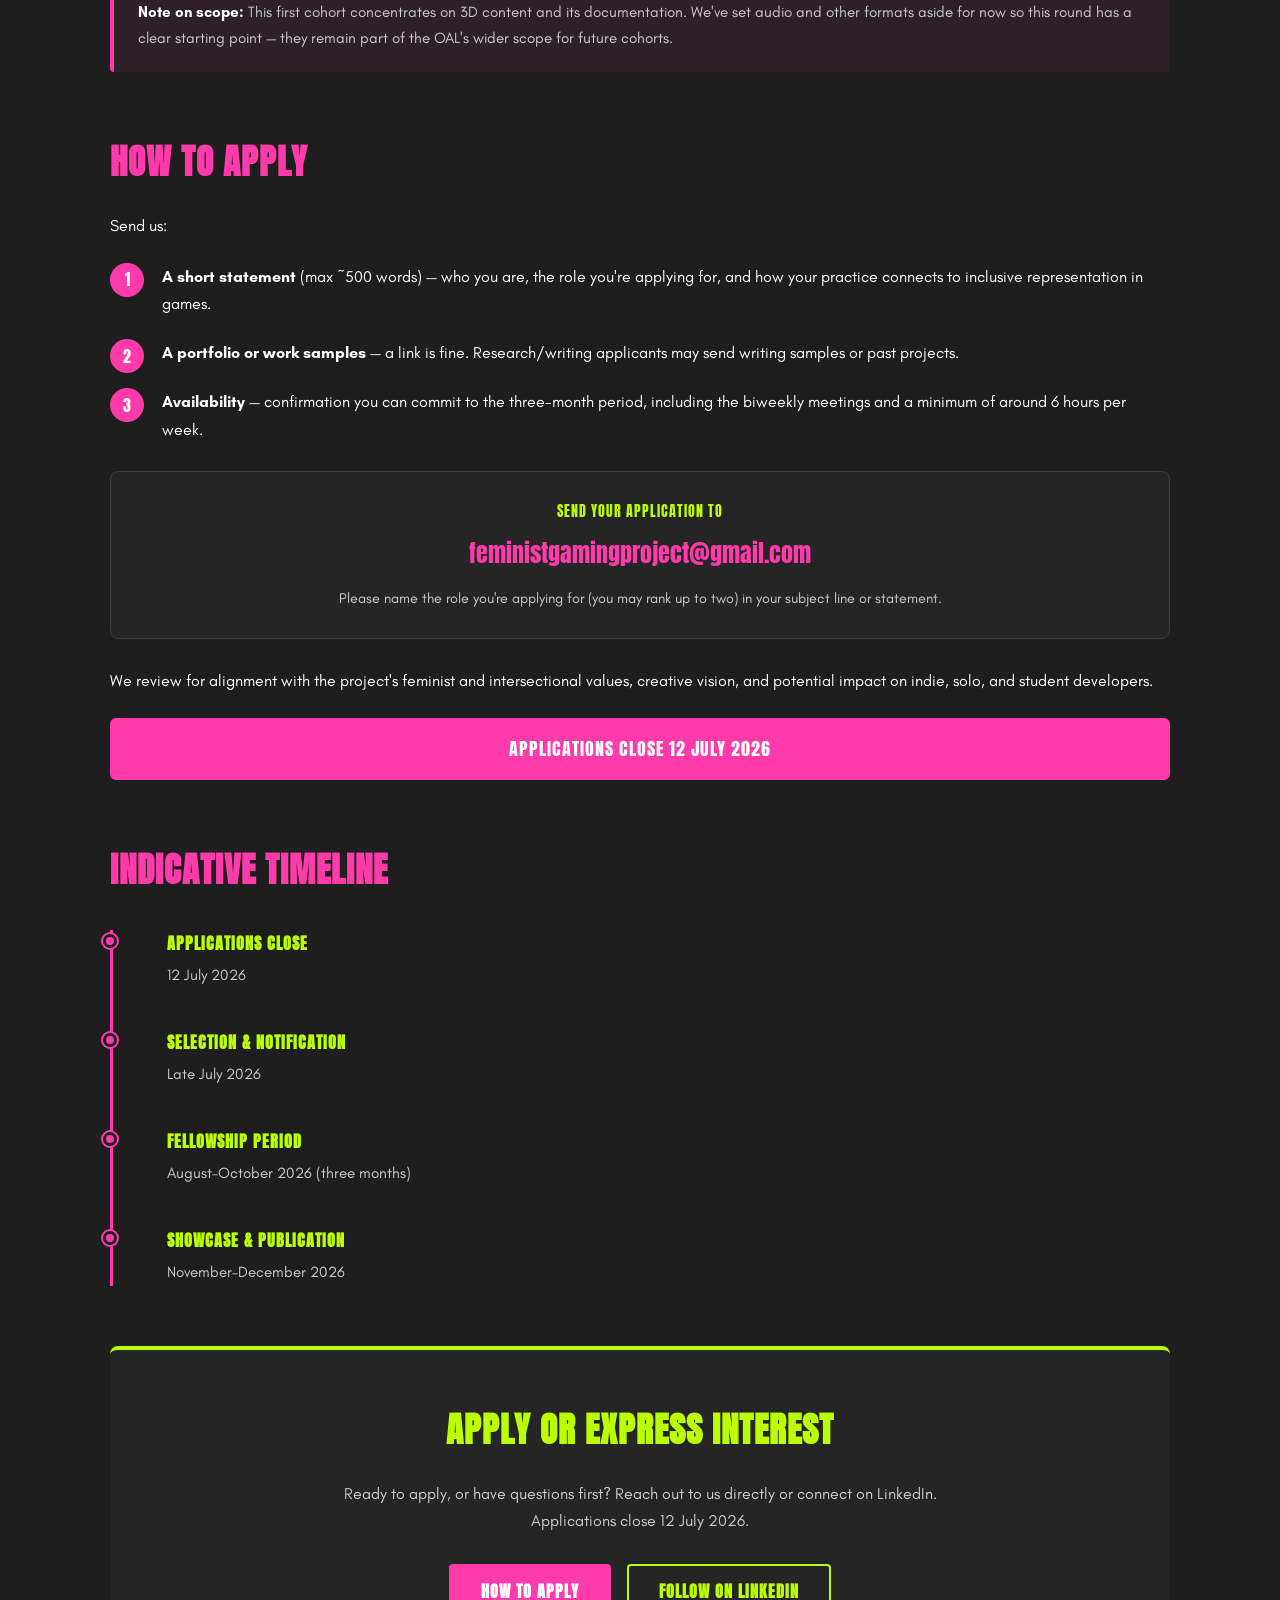
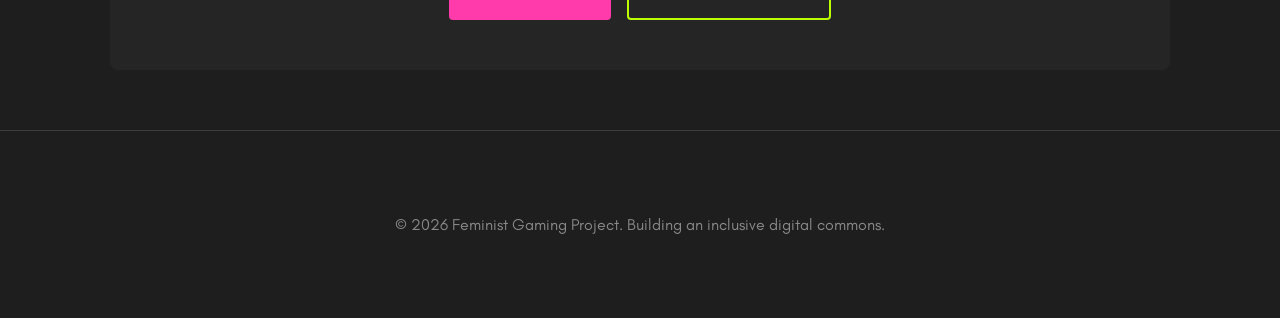
==== commit 66be1cbd: "logo change" ====
--- a/fellowship/index.html
+++ b/fellowship/index.html
@@ -11,10 +11,10 @@
 
 <header>
     <div class="container header-content">
-        <h1>Feminist Gaming Project</h1>
+        <a href="../index.html" class="logo-link"><img src="../images/FG_Logo_TransparentWhite.png" alt="Feminist Gaming"></a>
         <nav>
             <a href="../index.html">About</a>
-            <a href="../OAL/">OAL</a>
+            <a href="../OAL/index.html">OAL</a>
             <a href="../fellowship/">Fellowship</a>
             <a href="../contact.html">Contact</a>
         </nav>
--- a/style.css
+++ b/style.css
@@ -71,6 +71,18 @@
     align-items: center;
 }
 
+.logo-link {
+    display: inline-flex;
+    align-items: center;
+    text-decoration: none;
+}
+
+.logo-link img {
+    height: 52px;
+    width: auto;
+    display: block;
+}
+
 nav a {
     color: var(--text-white);
     text-decoration: none;
@@ -93,6 +105,70 @@
 .banner-img {
     max-width: 100%;
     height: auto;
+}
+
+/* Home feature frames */
+.home-features {
+    display: grid;
+    grid-template-columns: repeat(2, 1fr);
+    gap: 24px;
+    margin-top: 50px;
+}
+
+.feature-frame {
+    display: flex;
+    flex-direction: column;
+    background: var(--bg-sidebar);
+    border: 1px solid #3d3d3d;
+    border-top: 5px solid var(--magenta);
+    border-radius: 8px;
+    padding: 34px 30px;
+    transition: transform 0.2s ease;
+}
+
+.feature-frame:hover {
+    transform: translateY(-3px);
+}
+
+.feature-frame.oal {
+    border-top-color: var(--bright-green);
+}
+
+.feature-tag {
+    align-self: flex-start;
+    font-family: 'Anton', sans-serif;
+    text-transform: uppercase;
+    letter-spacing: 1px;
+    font-size: 0.7rem;
+    padding: 5px 12px;
+    border-radius: 3px;
+    background: var(--magenta);
+    color: var(--text-white);
+    margin-bottom: 16px;
+}
+
+.feature-frame.oal .feature-tag {
+    background: var(--bright-green);
+    color: var(--bg-grey);
+}
+
+.feature-frame h2 {
+    margin-bottom: 12px;
+}
+
+.feature-frame.oal h2 {
+    color: var(--bright-green);
+}
+
+.feature-frame p {
+    color: #ccc;
+    margin-bottom: 26px;
+    flex-grow: 1;
+}
+
+.feature-frame .btn-primary,
+.feature-frame .btn-secondary {
+    align-self: flex-start;
 }
 
 /* Layout */
@@ -593,6 +669,10 @@
 
 /* Responsive */
 @media (max-width: 768px) {
+    .home-features {
+        grid-template-columns: 1fr;
+    }
+
     .fellowship-cards {
         grid-template-columns: 1fr;
     }
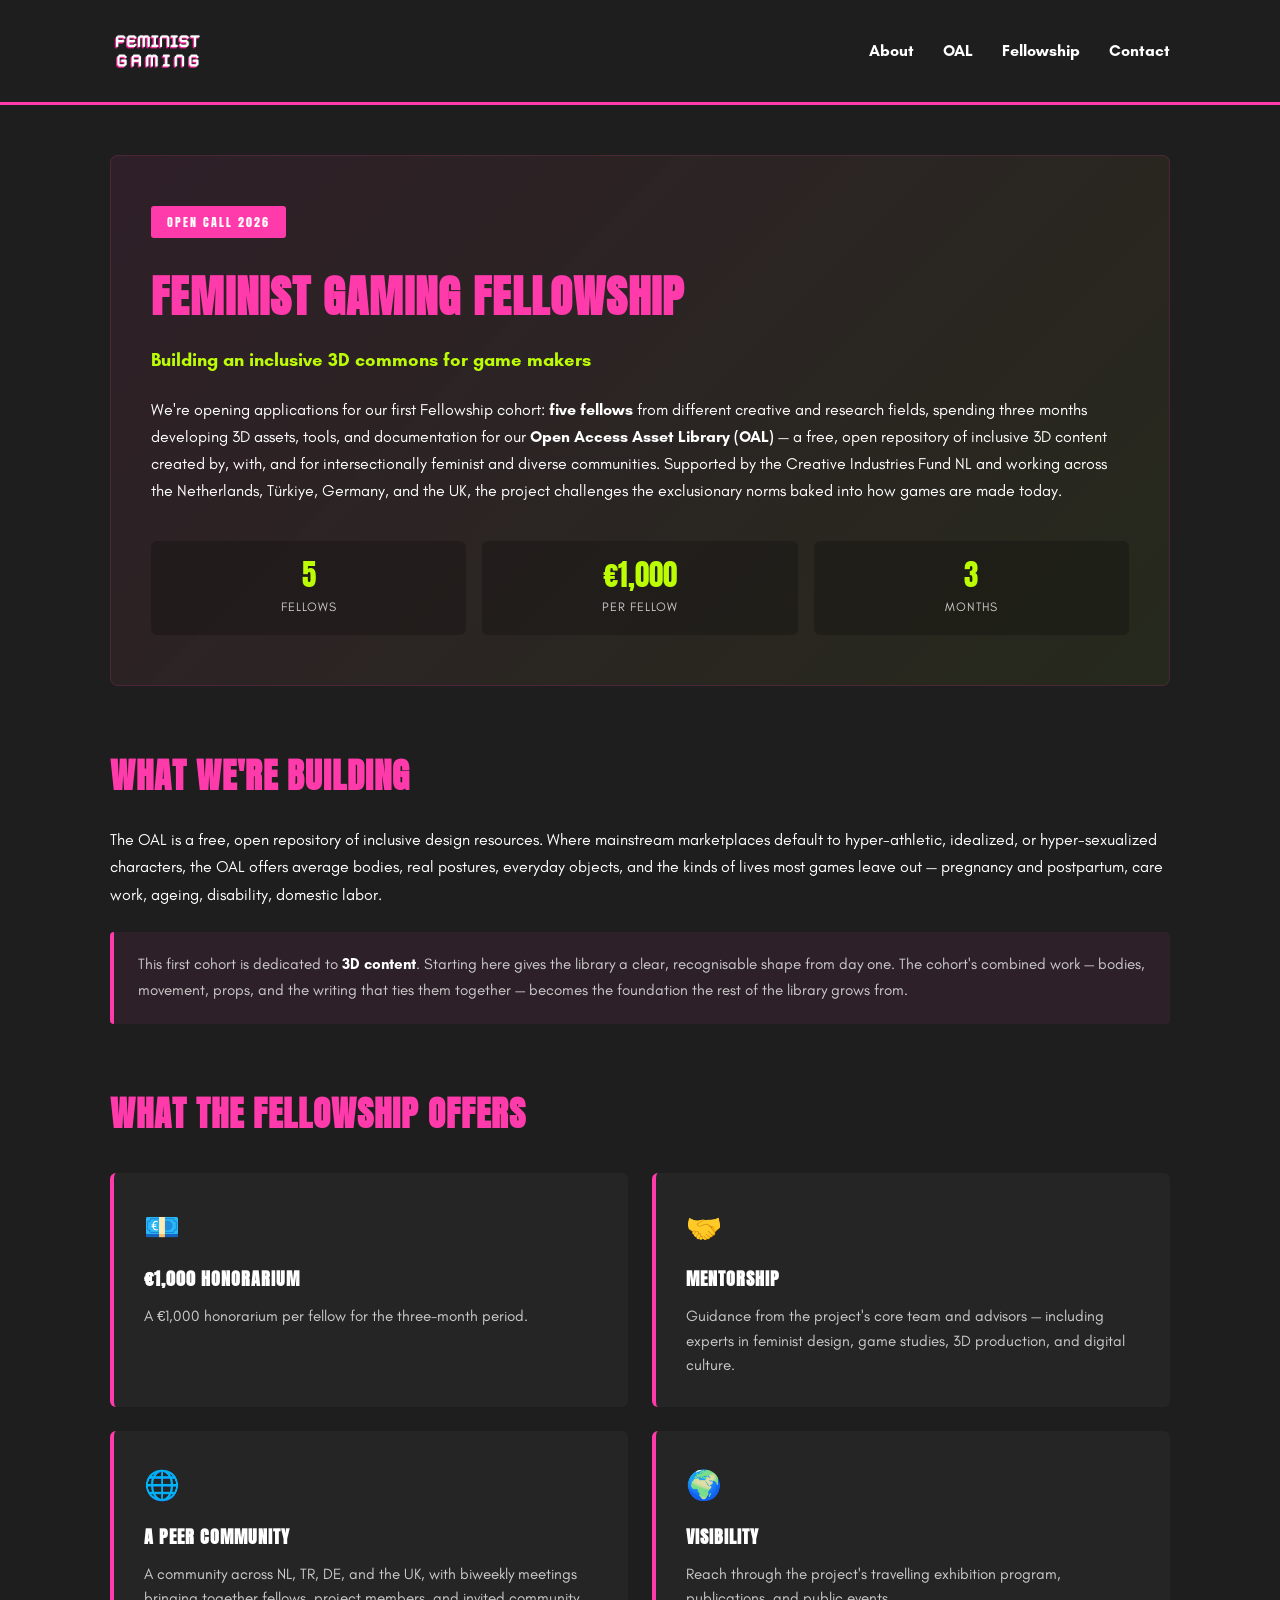
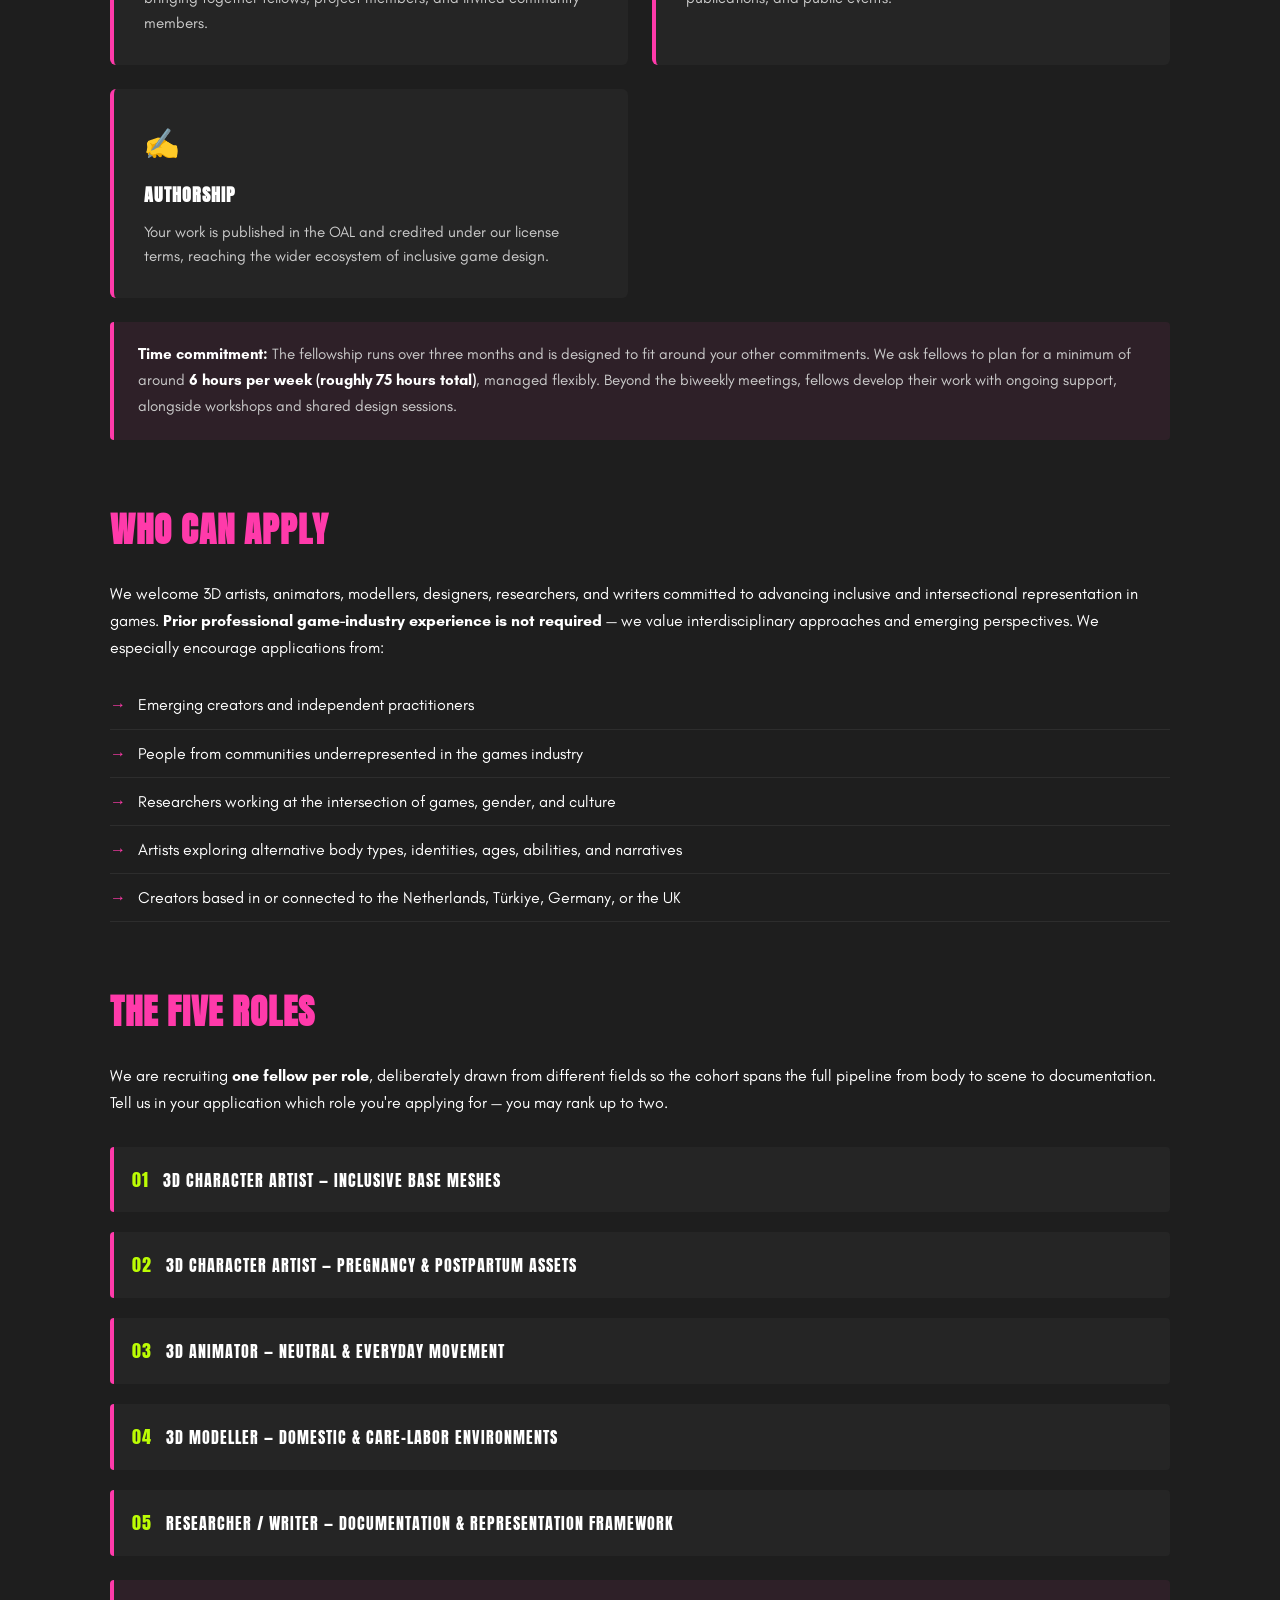
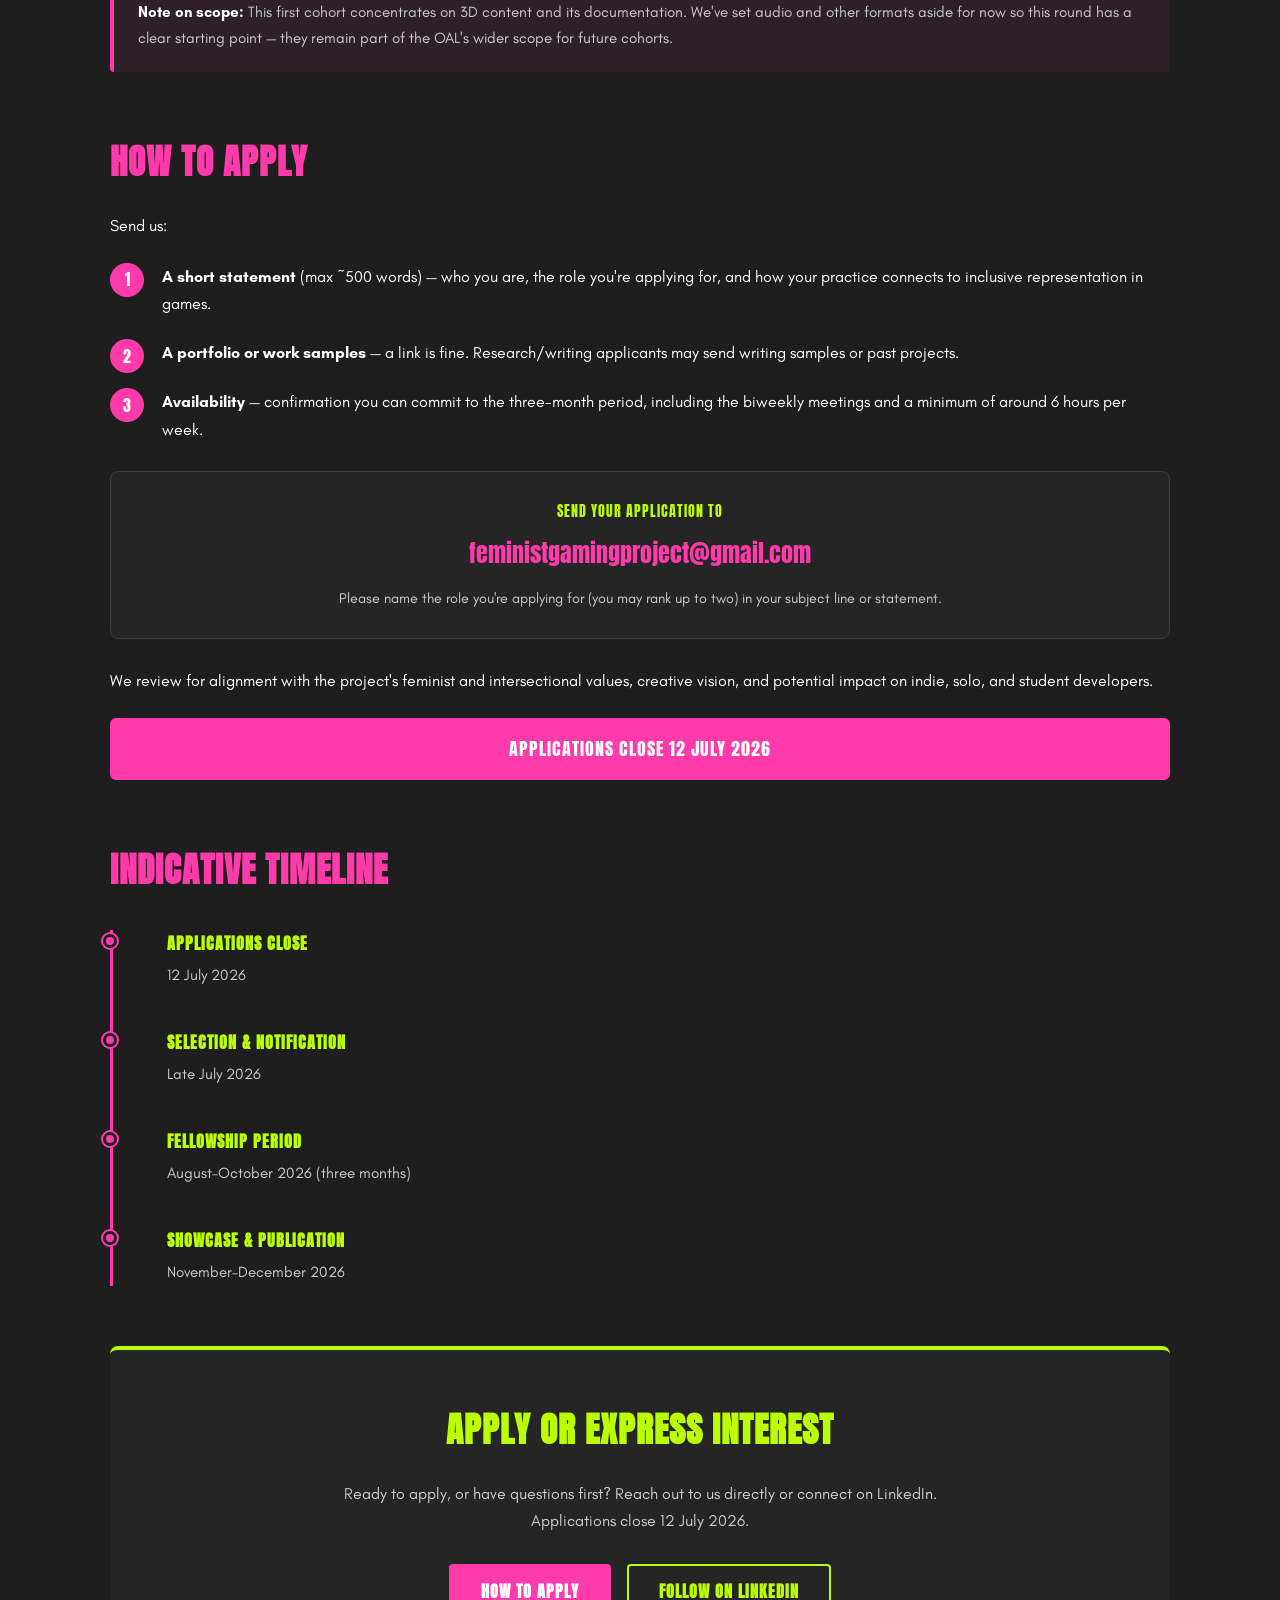
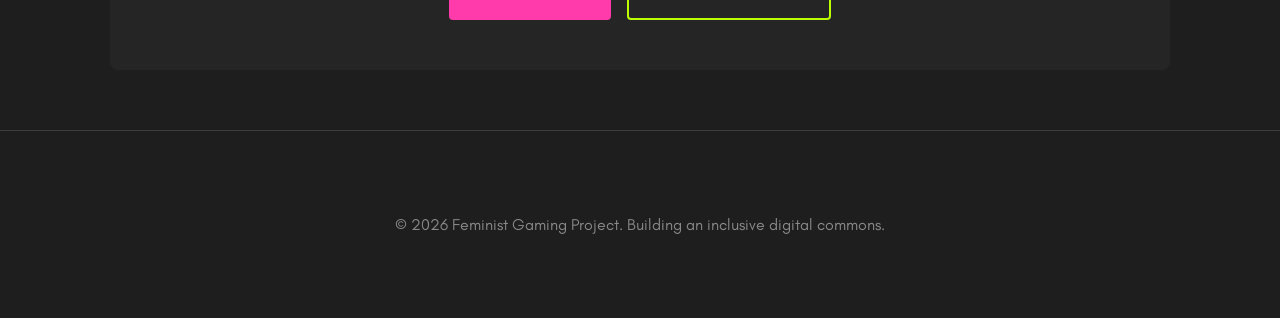
==== commit 19c6a2ac: "fellowship update" ====
--- a/fellowship/index.html
+++ b/fellowship/index.html
@@ -28,7 +28,7 @@
         <div class="fellowship-hero-badge">Open Call 2026</div>
         <h2>Feminist Gaming Fellowship</h2>
         <p class="fellowship-hero-tagline">Building an inclusive 3D commons for game makers</p>
-        <p>We're opening applications for our first Fellowship cohort: <strong>five fellows</strong> from different creative and research fields, spending three months developing 3D assets, tools, and documentation for our <strong>Open Access Asset Library (OAL)</strong> — a free, open repository of inclusive 3D content created by, with, and for diverse communities. Supported by the Creative Industries Fund NL and working across the Netherlands, Türkiye, Germany, and the UK, the project challenges the exclusionary norms baked into how games are made today.</p>
+        <p>We're opening applications for our first Fellowship cohort: <strong>five fellows</strong> from different creative and research fields, spending three months developing 3D assets, tools, and documentation for our <strong>Open Access Asset Library (OAL)</strong> — a free, open repository of inclusive 3D content created by, with, and for intersectionally feminist and diverse communities. Supported by the Creative Industries Fund NL and working across the Netherlands, Türkiye, Germany, and the UK, the project challenges the exclusionary norms baked into how games are made today.</p>
         <div class="fellowship-facts">
             <div class="fellowship-fact"><span class="num">5</span><span class="label">Fellows</span></div>
             <div class="fellowship-fact"><span class="num">€1,000</span><span class="label">Per fellow</span></div>
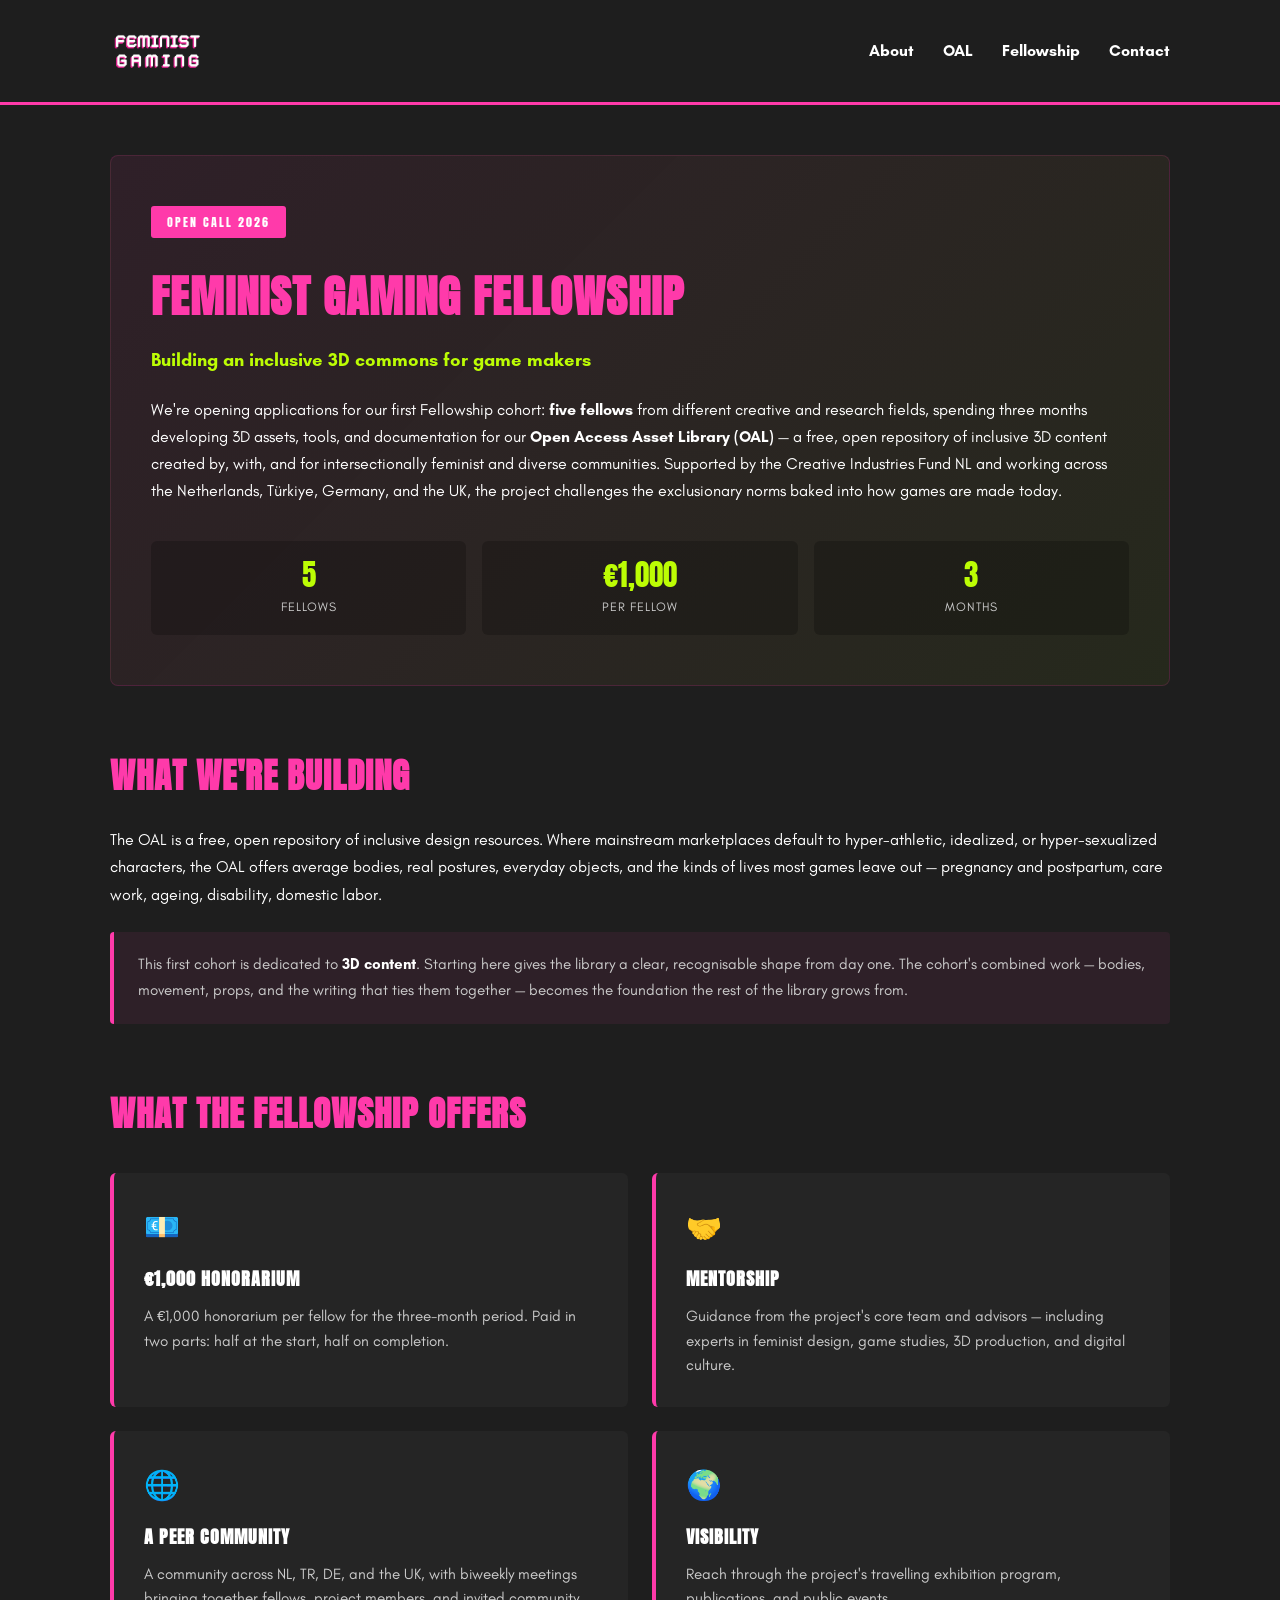
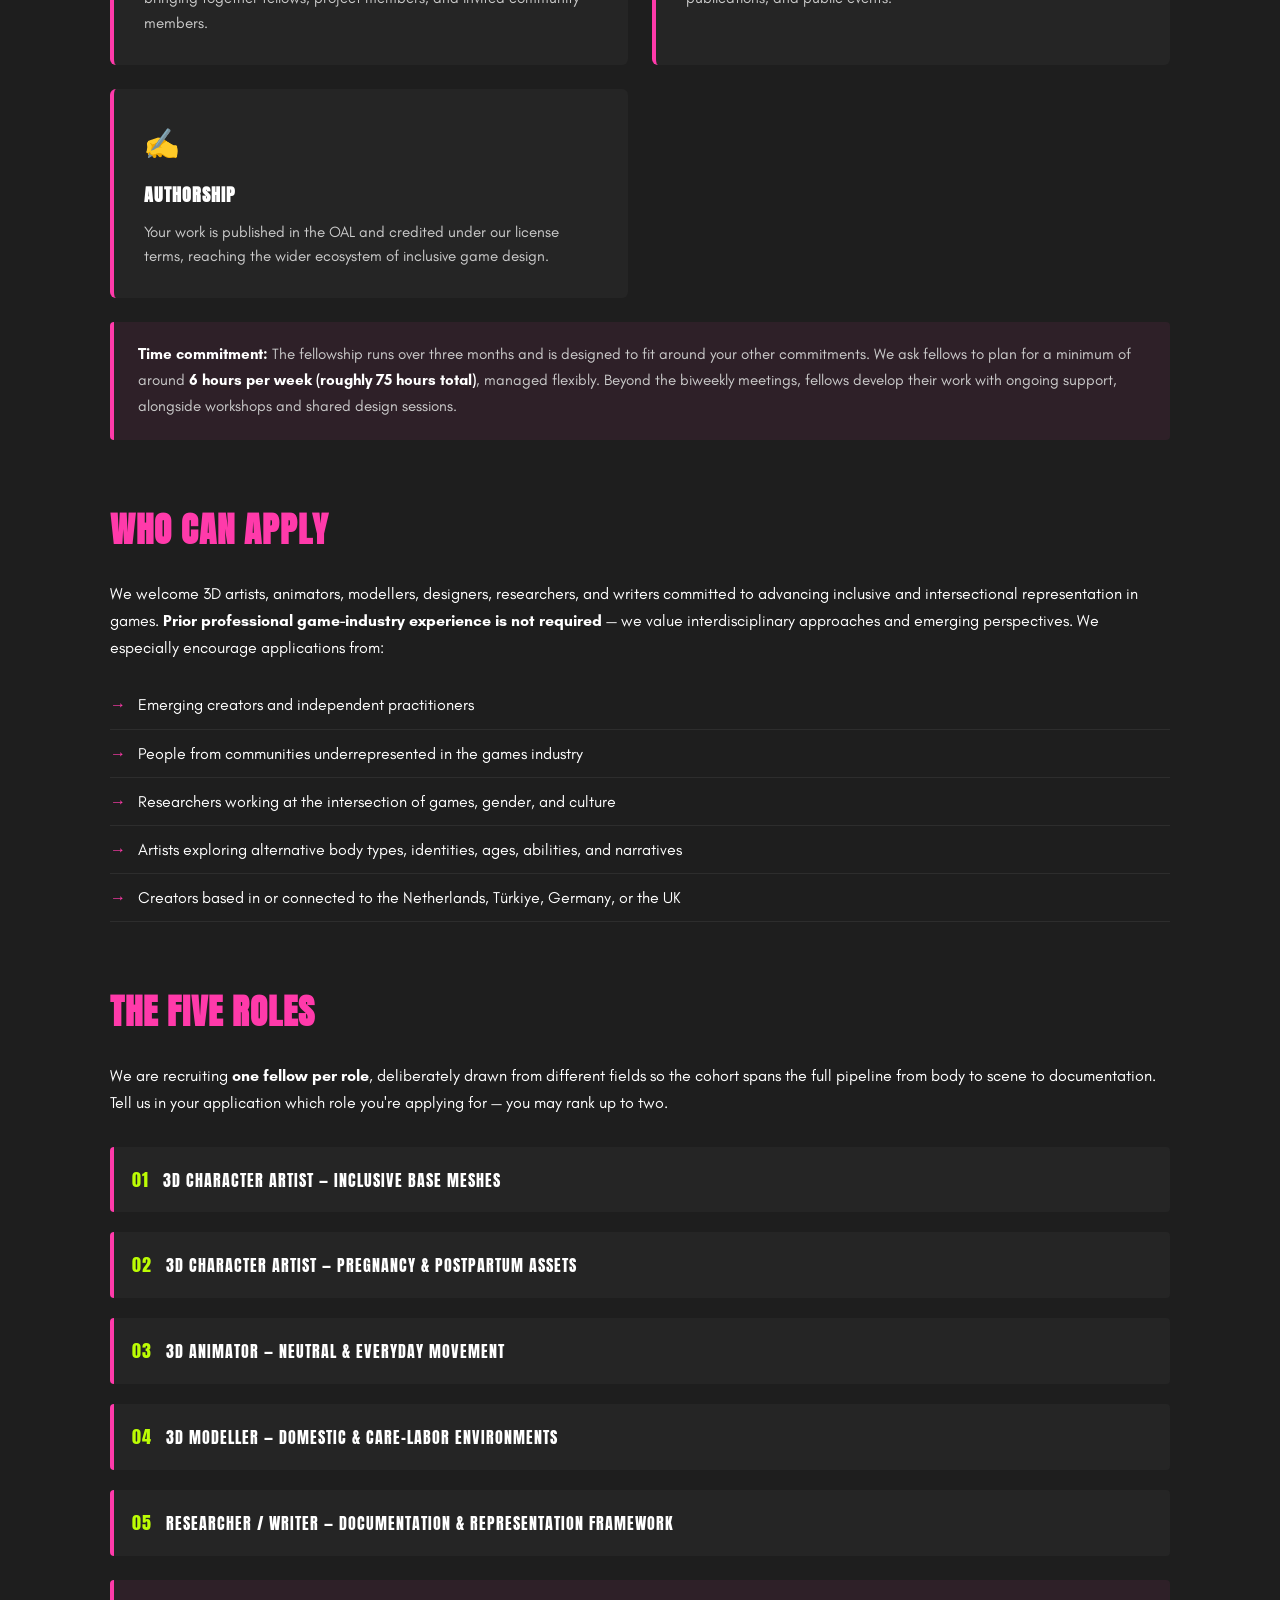
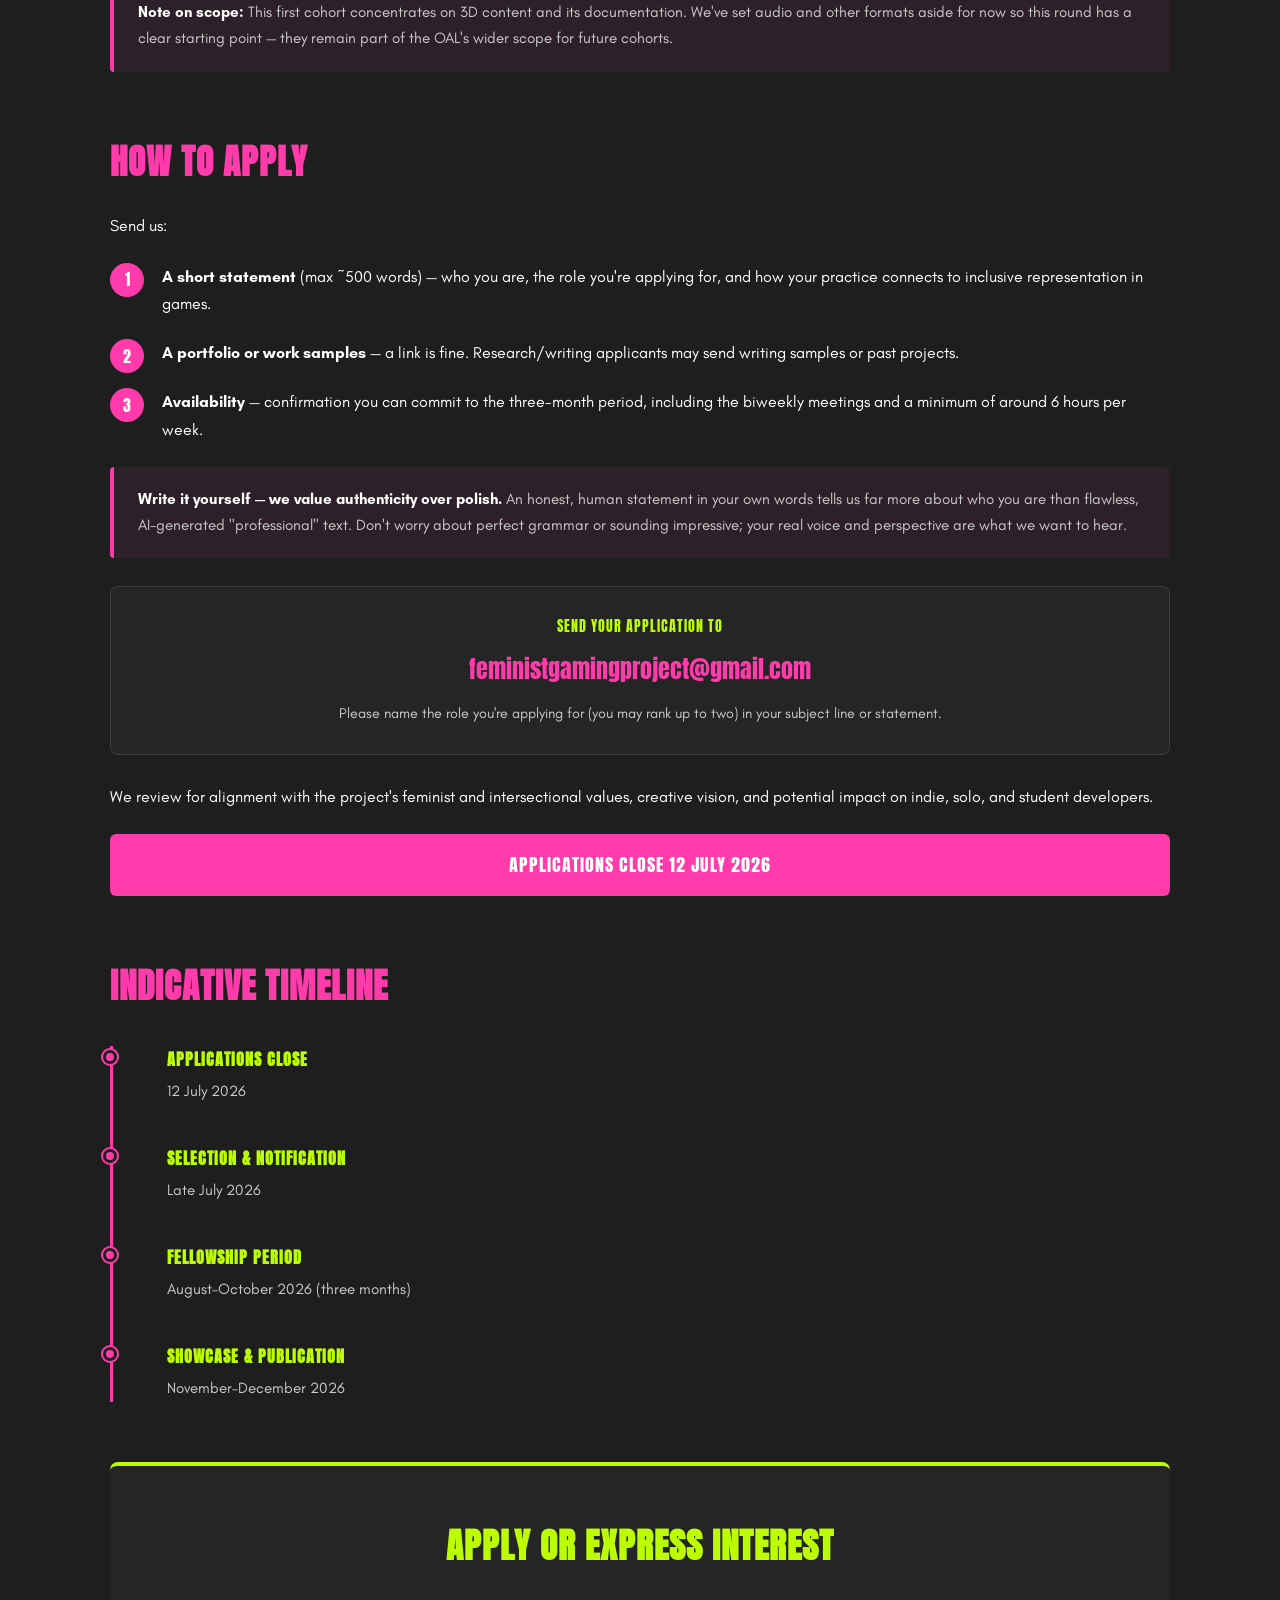
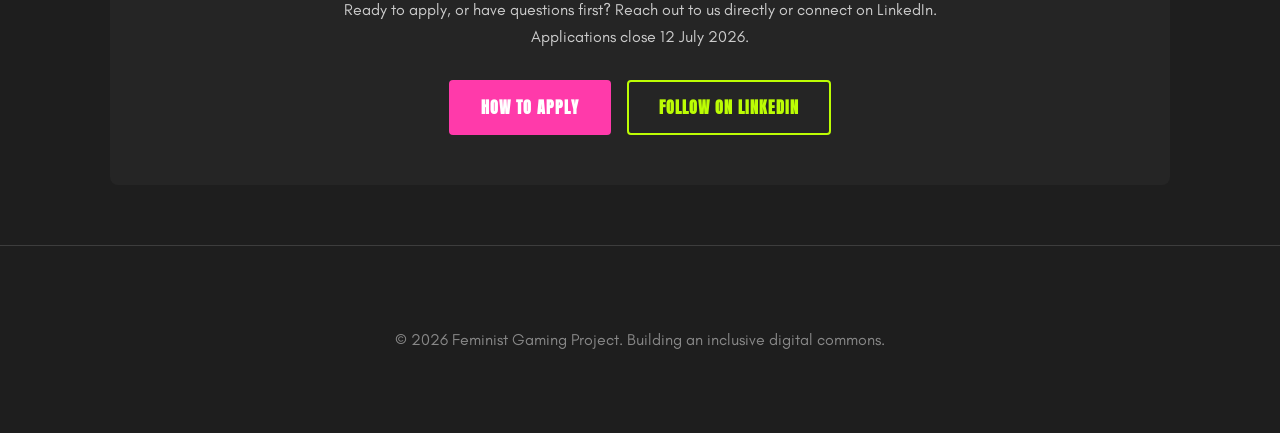
==== commit 198b902a: "fellowship edits, mobile view edits" ====
--- a/fellowship/index.html
+++ b/fellowship/index.html
@@ -52,7 +52,7 @@
             <div class="fellowship-card">
                 <div class="fellowship-card-icon">💶</div>
                 <h3>€1,000 Honorarium</h3>
-                <p>A €1,000 honorarium per fellow for the three-month period.</p>
+                <p>A €1,000 honorarium per fellow for the three-month period. Paid in two parts: half at the start, half on completion.</p>
             </div>
             <div class="fellowship-card">
                 <div class="fellowship-card-icon">🤝</div>
@@ -147,6 +147,9 @@
             <li><strong>A portfolio or work samples</strong> — a link is fine. Research/writing applicants may send writing samples or past projects.</li>
             <li><strong>Availability</strong> — confirmation you can commit to the three-month period, including the biweekly meetings and a minimum of around 6 hours per week.</li>
         </ol>
+        <div class="fellowship-callout">
+            <p><strong>Write it yourself — we value authenticity over polish.</strong> An honest, human statement in your own words tells us far more about who you are than flawless, AI-generated "professional" text. Don't worry about perfect grammar or sounding impressive; your real voice and perspective are what we want to hear.</p>
+        </div>
         <div class="fellowship-apply-box">
             <p class="apply-label">Send your application to</p>
             <a class="apply-email" href="mailto:feministgamingproject@gmail.com?subject=Feminist%20Gaming%20Fellowship%20Application%20%E2%80%94%20%5BRole%5D">feministgamingproject@gmail.com</a>
--- a/style.css
+++ b/style.css
@@ -669,8 +669,28 @@
 
 /* Responsive */
 @media (max-width: 768px) {
+    .main-layout {
+        flex-direction: column;
+        gap: 35px;
+        margin-top: 35px;
+    }
+
     .home-features {
         grid-template-columns: 1fr;
+        gap: 18px;
+        margin-top: 30px;
+    }
+
+    .feature-frame {
+        padding: 24px 22px;
+    }
+
+    .feature-frame h2 {
+        font-size: 1.5rem;
+    }
+
+    .feature-frame p {
+        margin-bottom: 20px;
     }
 
     .fellowship-cards {
